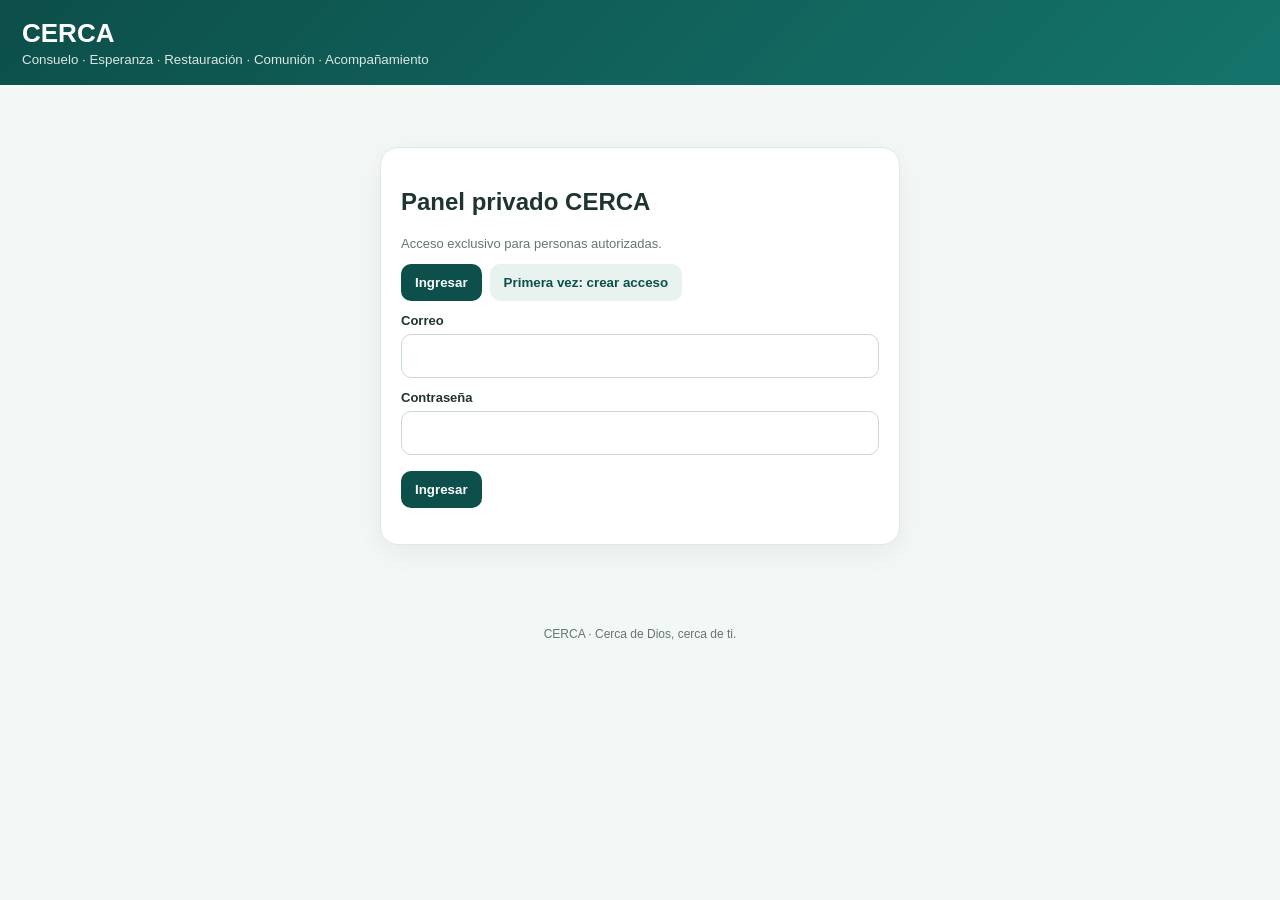
==== admin.html @ 1ca53348 "Migrar admin.html a sitio independiente CERCA" ====
<!doctype html>
<html lang="es">
<head>
<meta charset="utf-8">
<meta name="viewport" content="width=device-width,initial-scale=1">
<title>CERCA · Panel privado</title>
<style>
:root{--g:#0d4f4a;--g2:#14746b;--gold:#c79b45;--bg:#f3f7f5;--ink:#1f3431;--muted:#647772;--line:#dfe9e5;--danger:#9f3030}*{box-sizing:border-box}body{margin:0;font-family:Arial,sans-serif;background:var(--bg);color:var(--ink)}header{background:linear-gradient(135deg,var(--g),var(--g2));color:#fff;padding:18px 22px;display:flex;justify-content:space-between;align-items:center;gap:12px}.brand b{font-size:26px}.brand small{display:block;opacity:.85;margin-top:3px}.wrap{max-width:1120px;margin:auto;padding:20px}.card{background:#fff;border:1px solid var(--line);border-radius:18px;padding:20px;margin-bottom:18px;box-shadow:0 8px 28px rgba(22,64,58,.06)}.auth{max-width:520px;margin:42px auto}.tabs,.actions,.toolbar{display:flex;gap:8px;flex-wrap:wrap}.tab,.btn{border:0;border-radius:10px;padding:11px 14px;font-weight:700;cursor:pointer;text-decoration:none}.tab{background:#e8f2ef;color:var(--g)}.tab.active,.btn{background:var(--g);color:#fff}.btn.alt{background:#fff;color:var(--g);border:1px solid var(--g)}.btn.gold{background:var(--gold);color:#1d2a27}.hidden{display:none!important}input,select,textarea{width:100%;padding:12px;border:1px solid #cad9d4;border-radius:10px;font:inherit;background:#fff}label{font-size:13px;font-weight:700;display:block;margin:12px 0 6px}.grid{display:grid;grid-template-columns:repeat(4,1fr);gap:12px}.metric{background:#fff;border:1px solid var(--line);border-radius:14px;padding:16px}.metric b{display:block;font-size:26px;color:var(--g)}.toolbar>*{width:auto;min-width:150px}.request{border:1px solid var(--line);border-radius:15px;padding:16px;margin-top:12px}.request-head{display:flex;justify-content:space-between;gap:12px}.tag,.role{display:inline-block;padding:5px 8px;border-radius:999px;font-size:12px;font-weight:700}.tag{background:#edf5f2;color:var(--g)}.role{background:#fff2d6;color:#6d5115}.muted{color:var(--muted);font-size:13px}.msg{white-space:pre-wrap;background:#f8faf9;padding:12px;border-radius:10px;margin:10px 0}.notice{padding:11px 13px;border-radius:10px;background:#fff6dd;color:#6c5314;margin:10px 0}.ok{background:#e8f7ef;color:#176b45}.error{background:#fdeaea;color:#842d2d}.route,.invite{display:grid;grid-template-columns:1.2fr 1fr 1fr auto;gap:10px;align-items:end;margin-top:12px}.section-title{display:flex;justify-content:space-between;align-items:center;gap:10px}.footer{text-align:center;color:var(--muted);font-size:12px;padding:20px}@media(max-width:800px){.grid{grid-template-columns:1fr 1fr}.route,.invite{grid-template-columns:1fr}.toolbar>*{width:100%}.request-head{display:block}.wrap{padding:14px}}@media(max-width:480px){.grid{grid-template-columns:1fr}}
</style>
</head>
<body>
<header><div class="brand"><b>CERCA</b><small>Consuelo · Esperanza · Restauración · Comunión · Acompañamiento</small></div><button id="logout" class="btn gold hidden">Cerrar sesión</button></header>
<div class="wrap">
<section id="auth" class="card auth">
<h1>Panel privado CERCA</h1><p class="muted">Acceso exclusivo para personas autorizadas.</p>
<div class="tabs"><button id="tabLogin" class="tab active">Ingresar</button><button id="tabSignup" class="tab">Primera vez: crear acceso</button></div>
<div id="loginBox"><label>Correo</label><input id="loginEmail" type="email"><label>Contraseña</label><input id="loginPass" type="password"><p><button id="loginBtn" class="btn">Ingresar</button></p></div>
<div id="signupBox" class="hidden"><div class="notice">Tu correo debe estar autorizado previamente en CERCA.</div><label>Correo autorizado</label><input id="signupEmail" type="email"><label>Crear contraseña</label><input id="signupPass" type="password" minlength="8"><p class="actions"><button id="signupBtn" class="btn">Crear mi acceso</button><button id="resendBtn" class="btn alt" type="button">Reenviar confirmación</button></p></div>
<div id="authMsg"></div>
</section>
<section id="app" class="hidden">
<div class="card"><div class="section-title"><div><h2 id="welcome">Panel CERCA</h2><div id="identity" class="muted"></div></div><button id="refresh" class="btn alt">Actualizar</button></div></div>
<div class="grid" id="metrics"></div>
<div class="card"><div class="section-title"><h2>Solicitudes y seguimiento</h2><span id="totalLabel" class="muted"></span></div><div class="toolbar"><select id="filterArea"><option value="">Todas las áreas</option><option value="pastoral">Pastoral</option><option value="psicologia">Psicología</option><option value="evangelismo">Evangelismo</option><option value="oracion">Oración</option><option value="ayuda">Ayuda</option><option value="servir">Servicio</option><option value="aporte">Aportes</option></select><select id="filterStatus"><option value="">Todos los estados</option><option value="nuevo">nuevo</option><option value="pendiente">pendiente</option><option value="contactado">contactado</option><option value="acompanamiento">acompañamiento</option><option value="cerrado">cerrado</option></select><input id="search" placeholder="Buscar nombre, ciudad o teléfono"></div><div id="requests"></div></div>
<div id="adminOnly" class="hidden"><div class="card"><h2>Rutas de WhatsApp</h2><div id="routes"></div></div><div class="card"><h2>Equipo autorizado</h2><div class="invite"><div><label>Correo</label><input id="invEmail" type="email"></div><div><label>Nombre</label><input id="invName"></div><div><label>Rol</label><select id="invRole"><option value="pastor">Pastor</option><option value="psicologia">Psicología</option><option value="evangelismo">Evangelismo</option><option value="servicio">Servicio</option><option value="lector">Lector</option><option value="admin">Administrador</option></select></div><button id="inviteBtn" class="btn">Autorizar</button></div><div id="inviteMsg"></div><div id="invites" style="margin-top:14px"></div></div></div>
</section>
</div><div class="footer">CERCA · Cerca de Dios, cerca de ti.</div>
<script>
const BASE='https://pyncovnrhiuwmipyxfae.supabase.co';
const KEY='sb_publishable_N6tfAKab0Unt6pIIbnO8YA_wpw_JHbu';
const REDIRECT='https://yesid1000415.github.io/CERCA/admin.html';
let session=null,staff=null,allRequests=[];
const $=id=>document.getElementById(id);
function esc(v){return String(v??'').replace(/[&<>"']/g,c=>({'&':'&amp;','<':'&lt;','>':'&gt;','"':'&quot;',"'":'&#39;'}[c]));}
function note(el,text,type=''){el.innerHTML=text?'<div class="notice '+type+'">'+esc(text)+'</div>':'';}
function saveSession(s){session=s;localStorage.setItem('cerca_session',JSON.stringify(s));}
function clearSession(){session=null;localStorage.removeItem('cerca_session');}
async function api(path,opt={}){const h={'apikey':KEY,'Content-Type':'application/json',...(opt.headers||{})};if(session?.access_token)h.Authorization='Bearer '+session.access_token;const r=await fetch(BASE+path,{...opt,headers:h});const txt=await r.text();let data=null;try{data=txt?JSON.parse(txt):null}catch{data=txt}if(!r.ok)throw new Error((data&&data.msg)||(data&&data.message)||(data&&data.error_description)||String(txt||('Error '+r.status)));return data;}
function captureAuthFromHash(){if(!location.hash)return false;const p=new URLSearchParams(location.hash.slice(1));const access_token=p.get('access_token'),refresh_token=p.get('refresh_token');if(!access_token)return false;const raw=access_token.split('.')[1].replace(/-/g,'+').replace(/_/g,'/');const userPayload=JSON.parse(decodeURIComponent(escape(atob(raw))));saveSession({access_token,refresh_token,token_type:'bearer',user:{id:userPayload.sub,email:userPayload.email}});history.replaceState(null,'',location.pathname);return true;}
$('tabLogin').onclick=()=>{$('loginBox').classList.remove('hidden');$('signupBox').classList.add('hidden');$('tabLogin').classList.add('active');$('tabSignup').classList.remove('active');};
$('tabSignup').onclick=()=>{$('signupBox').classList.remove('hidden');$('loginBox').classList.add('hidden');$('tabSignup').classList.add('active');$('tabLogin').classList.remove('active');};
$('signupBtn').onclick=async()=>{try{note($('authMsg'),'Creando acceso...');const email=$('signupEmail').value.trim().toLowerCase(),password=$('signupPass').value;if(!email)throw new Error('Escribe tu correo.');if(password.length<8)throw new Error('La contraseña debe tener mínimo 8 caracteres.');const r=await fetch(BASE+'/auth/v1/signup?redirect_to='+encodeURIComponent(REDIRECT),{method:'POST',headers:{apikey:KEY,'Content-Type':'application/json'},body:JSON.stringify({email,password})});const d=await r.json();if(!r.ok)throw new Error(d.msg||d.message||'No fue posible crear el acceso.');if(d.access_token){saveSession(d);await start();}else note($('authMsg'),'Cuenta creada. Revisa el correo nuevo de confirmación.','ok');}catch(e){note($('authMsg'),e.message,'error');}};
$('resendBtn').onclick=async()=>{try{const email=$('signupEmail').value.trim().toLowerCase();if(!email)throw new Error('Escribe primero tu correo autorizado.');note($('authMsg'),'Enviando un correo nuevo...');const r=await fetch(BASE+'/auth/v1/resend?redirect_to='+encodeURIComponent(REDIRECT),{method:'POST',headers:{apikey:KEY,'Content-Type':'application/json'},body:JSON.stringify({type:'signup',email})});const d=await r.json().catch(()=>({}));if(!r.ok)throw new Error(d.msg||d.message||'No fue posible reenviar la confirmación.');note($('authMsg'),'Correo nuevo enviado. Usa únicamente el enlace de este nuevo mensaje.','ok');}catch(e){note($('authMsg'),e.message,'error');}};
$('loginBtn').onclick=async()=>{try{note($('authMsg'),'Ingresando...');const email=$('loginEmail').value.trim().toLowerCase(),password=$('loginPass').value;const r=await fetch(BASE+'/auth/v1/token?grant_type=password',{method:'POST',headers:{apikey:KEY,'Content-Type':'application/json'},body:JSON.stringify({email,password})});const d=await r.json();if(!r.ok)throw new Error(d.msg||d.message||d.error_description||'No fue posible ingresar.');saveSession(d);await start();}catch(e){note($('authMsg'),e.message,'error');}};
$('logout').onclick=()=>{clearSession();location.reload();};
async function start(){try{const user=session?.user;if(!user?.id)throw new Error('Sesión inválida.');const rows=await api('/rest/v1/staff_members?user_id=eq.'+encodeURIComponent(user.id)+'&select=*');if(!rows.length||!rows[0].active)throw new Error('Este usuario no tiene acceso activo al equipo CERCA.');staff=rows[0];$('auth').classList.add('hidden');$('app').classList.remove('hidden');$('logout').classList.remove('hidden');$('welcome').textContent='Bienvenido, '+(staff.display_name||user.email);$('identity').innerHTML='<span class="role">'+esc(staff.role)+'</span> · '+esc(user.email);if(staff.role==='admin')$('adminOnly').classList.remove('hidden');await loadAll();}catch(e){clearSession();note($('authMsg'),e.message,'error');}}
async function loadAll(){await loadRequests();if(staff.role==='admin'){await loadRoutes();await loadInvites();}}
async function loadRequests(){try{allRequests=await api('/rest/v1/public_requests?select=*&order=created_at.desc');renderRequests();}catch(e){$('requests').innerHTML='<div class="notice error">'+esc(e.message)+'</div>';}}
function typeLabel(r){if(r.route_key==='pastoral')return'Pastoral';if(r.route_key==='psicologia')return'Psicología';if(r.route_key==='evangelismo')return'Evangelismo';return({oracion:'Oración',ayuda:'Ayuda',servir:'Servicio',aporte:'Aporte',hablar:'Hablar con alguien',conocer:'Conocer más de Dios',contacto:'Contacto'}[r.request_type]||r.request_type);}
function renderRequests(){const area=$('filterArea').value,status=$('filterStatus').value,q=$('search').value.toLowerCase().trim();const list=allRequests.filter(r=>(!area||(r.route_key===area||r.request_type===area))&&(!status||r.status===status)&&(!q||[r.full_name,r.city,r.phone,r.message].join(' ').toLowerCase().includes(q)));$('totalLabel').textContent=list.length+' visibles';const counts={nuevo:0,pendiente:0,contactado:0,acompanamiento:0};allRequests.forEach(r=>{if(counts[r.status]!=null)counts[r.status]++;});$('metrics').innerHTML=['nuevo','pendiente','contactado','acompanamiento'].map(k=>'<div class="metric"><span>'+k+'</span><b>'+counts[k]+'</b></div>').join('');if(!list.length){$('requests').innerHTML='<div class="notice">No hay solicitudes con esos filtros.</div>';return;}$('requests').innerHTML=list.map(r=>'<div class="request"><div class="request-head"><div><b>'+esc(r.full_name||'Anónimo')+'</b> <span class="tag">'+esc(typeLabel(r))+'</span> <span class="tag">'+esc(r.priority||'normal')+'</span><div class="muted">'+esc(r.city||'Sin ciudad')+' · '+esc(r.phone||'Sin teléfono')+' · '+new Date(r.created_at).toLocaleString('es-CO')+'</div></div><span class="tag">'+esc(r.status)+'</span></div><div class="msg">'+esc(r.message)+'</div><div class="actions"><select onchange="updateReq(\''+r.id+'\',\'status\',this.value)"><option '+(r.status==='nuevo'?'selected':'')+'>nuevo</option><option '+(r.status==='pendiente'?'selected':'')+'>pendiente</option><option '+(r.status==='contactado'?'selected':'')+'>contactado</option><option '+(r.status==='acompanamiento'?'selected':'')+'>acompanamiento</option><option '+(r.status==='cerrado'?'selected':'')+'>cerrado</option></select><select onchange="updateReq(\''+r.id+'\',\'priority\',this.value)"><option value="baja" '+(r.priority==='baja'?'selected':'')+'>baja</option><option value="normal" '+(r.priority==='normal'?'selected':'')+'>normal</option><option value="alta" '+(r.priority==='alta'?'selected':'')+'>alta</option><option value="urgente" '+(r.priority==='urgente'?'selected':'')+'>urgente</option></select><button class="btn alt" onclick="addNote(\''+r.id+'\')">Agregar nota</button>'+(r.phone?'<a class="btn" target="_blank" rel="noopener" href="https://wa.me/57'+esc(String(r.phone).replace(/\D/g,'').replace(/^57/,''))+'">WhatsApp</a>':'')+'</div></div>').join('');}
window.updateReq=async(id,field,value)=>{try{await api('/rest/v1/public_requests?id=eq.'+encodeURIComponent(id),{method:'PATCH',headers:{Prefer:'return=minimal'},body:JSON.stringify({[field]:value,updated_at:new Date().toISOString()})});const r=allRequests.find(x=>x.id===id);if(r)r[field]=value;renderRequests();}catch(e){alert(e.message);}};
window.addNote=async id=>{const text=prompt('Escribe la nota de seguimiento:');if(!text)return;try{await api('/rest/v1/request_notes',{method:'POST',headers:{Prefer:'return=minimal'},body:JSON.stringify({request_id:id,author_id:session.user.id,note:text})});alert('Nota guardada.');}catch(e){alert(e.message);}};
$('filterArea').onchange=renderRequests;$('filterStatus').onchange=renderRequests;$('search').oninput=renderRequests;$('refresh').onclick=loadAll;
async function loadRoutes(){try{const rows=await api('/rest/v1/contact_routes?select=*&order=route_key');$('routes').innerHTML=rows.map(r=>'<div class="route"><div><b>'+esc(r.display_name)+'</b><div class="muted">'+esc(r.route_key)+'</div></div><div><label>Responsable</label><input id="rn_'+r.route_key+'" value="'+esc(r.responsible_name||'')+'"></div><div><label>WhatsApp</label><input id="rw_'+r.route_key+'" value="'+esc((r.whatsapp_number||'').replace(/^57/,''))+'"></div><button class="btn" onclick="saveRoute(\''+r.route_key+'\')">Guardar</button></div>').join('');}catch(e){$('routes').innerHTML='<div class="notice error">'+esc(e.message)+'</div>';}}
window.saveRoute=async key=>{try{let n=$('rw_'+key).value.replace(/\D/g,'');if(n&&!n.startsWith('57'))n='57'+n;await api('/rest/v1/contact_routes?route_key=eq.'+encodeURIComponent(key),{method:'PATCH',headers:{Prefer:'return=minimal'},body:JSON.stringify({responsible_name:$('rn_'+key).value.trim(),whatsapp_number:n,updated_at:new Date().toISOString()})});alert('Ruta actualizada.');}catch(e){alert(e.message);}};
async function loadInvites(){try{const rows=await api('/rest/v1/staff_invites?select=*&order=created_at.desc');$('invites').innerHTML=rows.map(r=>'<div class="request"><b>'+esc(r.display_name||r.email)+'</b> <span class="role">'+esc(r.role)+'</span><div class="muted">'+esc(r.email)+' · '+(r.active?'Activo':'Inactivo')+'</div></div>').join('')||'<div class="muted">No hay autorizaciones.</div>';}catch(e){$('invites').innerHTML='<div class="notice error">'+esc(e.message)+'</div>';}}
$('inviteBtn').onclick=async()=>{try{const email=$('invEmail').value.trim().toLowerCase();if(!email)throw new Error('Escribe el correo.');const existing=await api('/rest/v1/staff_invites?email=eq.'+encodeURIComponent(email)+'&select=email');if(existing.length){await api('/rest/v1/staff_invites?email=eq.'+encodeURIComponent(email),{method:'PATCH',headers:{Prefer:'return=minimal'},body:JSON.stringify({display_name:$('invName').value.trim(),role:$('invRole').value,active:true,updated_at:new Date().toISOString()})});}else{await api('/rest/v1/staff_invites',{method:'POST',headers:{Prefer:'return=minimal'},body:JSON.stringify({email,display_name:$('invName').value.trim(),role:$('invRole').value,active:true})});}note($('inviteMsg'),'Correo autorizado.','ok');$('invEmail').value='';$('invName').value='';await loadInvites();}catch(e){note($('inviteMsg'),e.message,'error');}};
try{captureAuthFromHash();const saved=session||JSON.parse(localStorage.getItem('cerca_session')||'null');if(saved&&saved.access_token&&saved.user){session=saved;start();}}catch{}
</script>
</body>
</html>
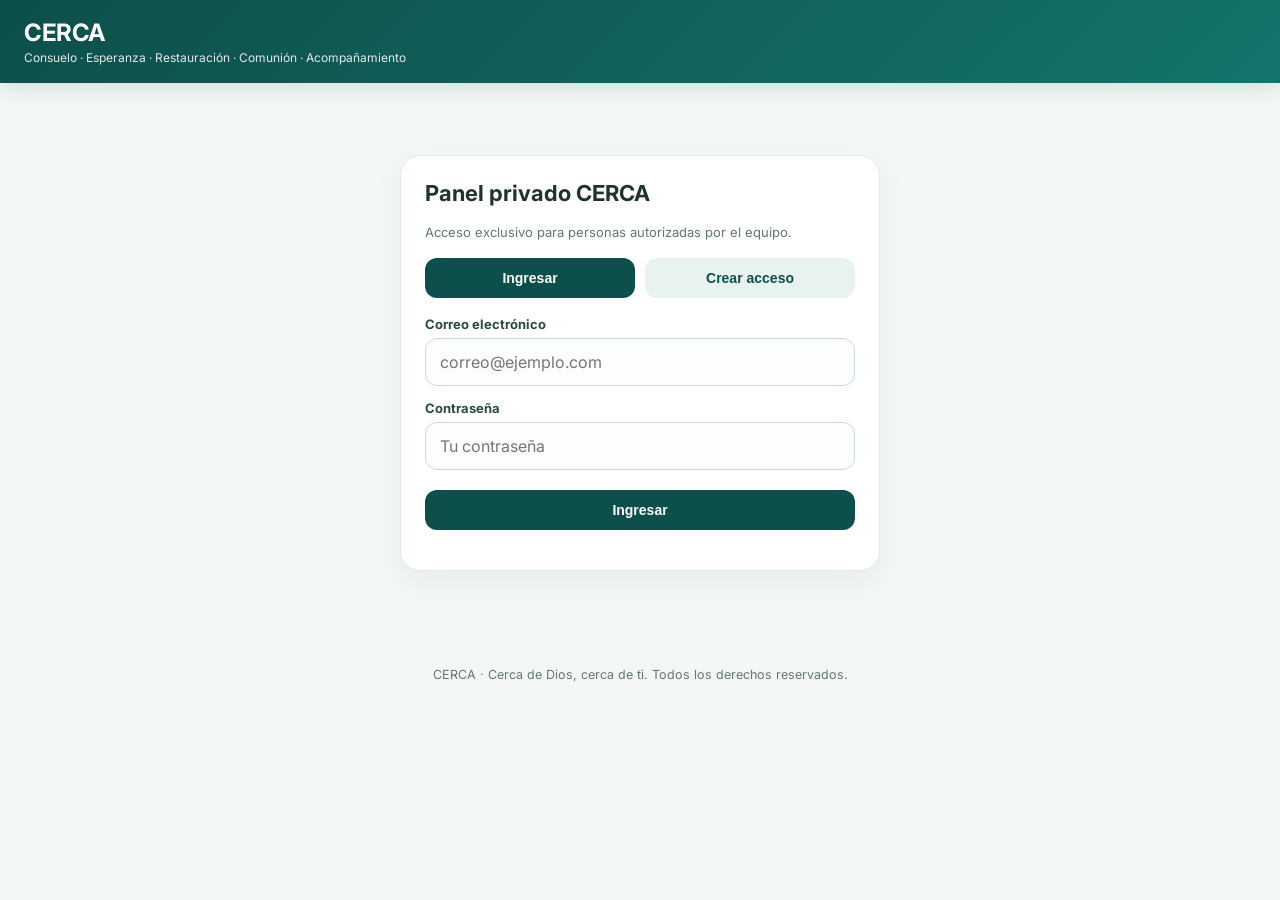
==== commit 1290ace0: "Update print statement from 'Hello' to 'Goodbye'" ====
--- a/admin.html
+++ b/admin.html
@@ -4,58 +4,511 @@
 <meta charset="utf-8">
 <meta name="viewport" content="width=device-width,initial-scale=1">
 <title>CERCA · Panel privado</title>
+<link rel="preconnect" href="https://fonts.googleapis.com">
+<link rel="preconnect" href="https://fonts.gstatic.com" crossorigin>
+<link href="https://fonts.googleapis.com/css2?family=Inter:wght@400;500;600;700;800&display=swap" rel="stylesheet">
 <style>
-:root{--g:#0d4f4a;--g2:#14746b;--gold:#c79b45;--bg:#f3f7f5;--ink:#1f3431;--muted:#647772;--line:#dfe9e5;--danger:#9f3030}*{box-sizing:border-box}body{margin:0;font-family:Arial,sans-serif;background:var(--bg);color:var(--ink)}header{background:linear-gradient(135deg,var(--g),var(--g2));color:#fff;padding:18px 22px;display:flex;justify-content:space-between;align-items:center;gap:12px}.brand b{font-size:26px}.brand small{display:block;opacity:.85;margin-top:3px}.wrap{max-width:1120px;margin:auto;padding:20px}.card{background:#fff;border:1px solid var(--line);border-radius:18px;padding:20px;margin-bottom:18px;box-shadow:0 8px 28px rgba(22,64,58,.06)}.auth{max-width:520px;margin:42px auto}.tabs,.actions,.toolbar{display:flex;gap:8px;flex-wrap:wrap}.tab,.btn{border:0;border-radius:10px;padding:11px 14px;font-weight:700;cursor:pointer;text-decoration:none}.tab{background:#e8f2ef;color:var(--g)}.tab.active,.btn{background:var(--g);color:#fff}.btn.alt{background:#fff;color:var(--g);border:1px solid var(--g)}.btn.gold{background:var(--gold);color:#1d2a27}.hidden{display:none!important}input,select,textarea{width:100%;padding:12px;border:1px solid #cad9d4;border-radius:10px;font:inherit;background:#fff}label{font-size:13px;font-weight:700;display:block;margin:12px 0 6px}.grid{display:grid;grid-template-columns:repeat(4,1fr);gap:12px}.metric{background:#fff;border:1px solid var(--line);border-radius:14px;padding:16px}.metric b{display:block;font-size:26px;color:var(--g)}.toolbar>*{width:auto;min-width:150px}.request{border:1px solid var(--line);border-radius:15px;padding:16px;margin-top:12px}.request-head{display:flex;justify-content:space-between;gap:12px}.tag,.role{display:inline-block;padding:5px 8px;border-radius:999px;font-size:12px;font-weight:700}.tag{background:#edf5f2;color:var(--g)}.role{background:#fff2d6;color:#6d5115}.muted{color:var(--muted);font-size:13px}.msg{white-space:pre-wrap;background:#f8faf9;padding:12px;border-radius:10px;margin:10px 0}.notice{padding:11px 13px;border-radius:10px;background:#fff6dd;color:#6c5314;margin:10px 0}.ok{background:#e8f7ef;color:#176b45}.error{background:#fdeaea;color:#842d2d}.route,.invite{display:grid;grid-template-columns:1.2fr 1fr 1fr auto;gap:10px;align-items:end;margin-top:12px}.section-title{display:flex;justify-content:space-between;align-items:center;gap:10px}.footer{text-align:center;color:var(--muted);font-size:12px;padding:20px}@media(max-width:800px){.grid{grid-template-columns:1fr 1fr}.route,.invite{grid-template-columns:1fr}.toolbar>*{width:100%}.request-head{display:block}.wrap{padding:14px}}@media(max-width:480px){.grid{grid-template-columns:1fr}}
+:root{--g:#0d4f4a;--g2:#14746b;--gold:#c79b45;--bg:#f3f7f5;--ink:#1f3431;--muted:#647772;--line:#dfe9e5;--danger:#9f3030}
+*{box-sizing:border-box}
+body{margin:0;font-family:'Inter',system-ui,-apple-system,sans-serif;background:var(--bg);color:var(--ink);-webkit-font-smoothing:antialiased}
+header{background:linear-gradient(135deg,var(--g),var(--g2));color:#fff;padding:18px 24px;display:flex;justify-content:space-between;align-items:center;gap:12px;box-shadow:0 4px 20px rgba(13,79,74,.15)}
+.brand b{font-size:24px;letter-spacing:-.5px}
+.brand small{display:block;opacity:.88;margin-top:3px;font-size:12px}
+.wrap{max-width:1160px;margin:auto;padding:24px 20px}
+.card{background:#fff;border:1px solid var(--line);border-radius:20px;padding:24px;margin-bottom:20px;box-shadow:0 10px 30px rgba(22,64,58,.05)}
+.auth{max-width:480px;margin:48px auto}
+.tabs,.actions,.toolbar{display:flex;gap:10px;flex-wrap:wrap}
+.tab,.btn{border:0;border-radius:12px;padding:12px 18px;font-weight:700;cursor:pointer;text-decoration:none;font-size:14px;transition:.2s}
+.tab{background:#e8f2ef;color:var(--g);flex:1;text-align:center}
+.tab.active,.btn{background:var(--g);color:#fff}
+.btn:hover{transform:translateY(-1px);opacity:.95}
+.btn.alt{background:#fff;color:var(--g);border:1px solid var(--g)}
+.btn.alt:hover{background:#f0f7f5}
+.btn.gold{background:var(--gold);color:#1d2a27}
+.hidden{display:none!important}
+input,select,textarea{width:100%;padding:13px 14px;border:1px solid #cad9d4;border-radius:12px;font:inherit;background:#fcfdfd;transition:.2s}
+input:focus,select:focus,textarea:focus{outline:2px solid var(--g2);border-color:transparent;background:#fff}
+label{font-size:13px;font-weight:700;display:block;margin:14px 0 6px;color:#2c4844}
+.grid{display:grid;grid-template-columns:repeat(4,1fr);gap:14px}
+.metric{background:#fff;border:1px solid var(--line);border-radius:16px;padding:18px;box-shadow:0 4px 15px rgba(0,0,0,.02)}
+.metric span{text-transform:uppercase;font-size:11.5px;letter-spacing:.5px;font-weight:700;color:var(--muted)}
+.metric b{display:block;font-size:28px;color:var(--g);margin-top:6px;letter-spacing:-.5px}
+.toolbar>*{width:auto;min-width:160px;flex:1}
+.request{border:1px solid var(--line);border-radius:16px;padding:18px;margin-top:14px;background:#fff;transition:.2s}
+.request:hover{border-color:#bcd5ce}
+.request-head{display:flex;justify-content:space-between;gap:12px;align-items:flex-start}
+.tag,.role{display:inline-block;padding:5px 10px;border-radius:999px;font-size:11.5px;font-weight:700}
+.tag{background:#edf5f2;color:var(--g)}
+.role{background:#fff2d6;color:#8f6511}
+.muted{color:var(--muted);font-size:13px}
+.msg{white-space:pre-wrap;background:#f7faf8;padding:14px;border-radius:12px;margin:12px 0;border:1px solid #edf3f0;font-size:14px;line-height:1.5}
+.notice{padding:13px 16px;border-radius:12px;background:#fff8e6;color:#7a5c00;margin:12px 0;font-size:13.5px;border:1px solid #fceec5}
+.ok{background:#e8f7ef;color:#11613c;border:1px solid #c7eed8}
+.error{background:#fdeaea;color:#842d2d;border:1px solid #f9c6c6}
+.route,.invite{display:grid;grid-template-columns:1.2fr 1fr 1fr auto;gap:12px;align-items:end;margin-top:14px}
+.section-title{display:flex;justify-content:space-between;align-items:center;gap:12px;margin-bottom:16px}
+.section-title h2{margin:0;font-size:20px;letter-spacing:-.4px}
+.footer{text-align:center;color:var(--muted);font-size:12.5px;padding:24px}
+@media(max-width:900px){.grid{grid-template-columns:1fr 1fr}.route,.invite{grid-template-columns:1fr}.toolbar>*{width:100%}}
+@media(max-width:520px){.grid{grid-template-columns:1fr}.request-head{flex-direction:column}}
 </style>
 </head>
 <body>
-<header><div class="brand"><b>CERCA</b><small>Consuelo · Esperanza · Restauración · Comunión · Acompañamiento</small></div><button id="logout" class="btn gold hidden">Cerrar sesión</button></header>
+<header>
+  <div class="brand"><b>CERCA</b><small>Consuelo · Esperanza · Restauración · Comunión · Acompañamiento</small></div>
+  <button id="logout" class="btn gold hidden">Cerrar sesión</button>
+</header>
+
 <div class="wrap">
-<section id="auth" class="card auth">
-<h1>Panel privado CERCA</h1><p class="muted">Acceso exclusivo para personas autorizadas.</p>
-<div class="tabs"><button id="tabLogin" class="tab active">Ingresar</button><button id="tabSignup" class="tab">Primera vez: crear acceso</button></div>
-<div id="loginBox"><label>Correo</label><input id="loginEmail" type="email"><label>Contraseña</label><input id="loginPass" type="password"><p><button id="loginBtn" class="btn">Ingresar</button></p></div>
-<div id="signupBox" class="hidden"><div class="notice">Tu correo debe estar autorizado previamente en CERCA.</div><label>Correo autorizado</label><input id="signupEmail" type="email"><label>Crear contraseña</label><input id="signupPass" type="password" minlength="8"><p class="actions"><button id="signupBtn" class="btn">Crear mi acceso</button><button id="resendBtn" class="btn alt" type="button">Reenviar confirmación</button></p></div>
-<div id="authMsg"></div>
-</section>
-<section id="app" class="hidden">
-<div class="card"><div class="section-title"><div><h2 id="welcome">Panel CERCA</h2><div id="identity" class="muted"></div></div><button id="refresh" class="btn alt">Actualizar</button></div></div>
-<div class="grid" id="metrics"></div>
-<div class="card"><div class="section-title"><h2>Solicitudes y seguimiento</h2><span id="totalLabel" class="muted"></span></div><div class="toolbar"><select id="filterArea"><option value="">Todas las áreas</option><option value="pastoral">Pastoral</option><option value="psicologia">Psicología</option><option value="evangelismo">Evangelismo</option><option value="oracion">Oración</option><option value="ayuda">Ayuda</option><option value="servir">Servicio</option><option value="aporte">Aportes</option></select><select id="filterStatus"><option value="">Todos los estados</option><option value="nuevo">nuevo</option><option value="pendiente">pendiente</option><option value="contactado">contactado</option><option value="acompanamiento">acompañamiento</option><option value="cerrado">cerrado</option></select><input id="search" placeholder="Buscar nombre, ciudad o teléfono"></div><div id="requests"></div></div>
-<div id="adminOnly" class="hidden"><div class="card"><h2>Rutas de WhatsApp</h2><div id="routes"></div></div><div class="card"><h2>Equipo autorizado</h2><div class="invite"><div><label>Correo</label><input id="invEmail" type="email"></div><div><label>Nombre</label><input id="invName"></div><div><label>Rol</label><select id="invRole"><option value="pastor">Pastor</option><option value="psicologia">Psicología</option><option value="evangelismo">Evangelismo</option><option value="servicio">Servicio</option><option value="lector">Lector</option><option value="admin">Administrador</option></select></div><button id="inviteBtn" class="btn">Autorizar</button></div><div id="inviteMsg"></div><div id="invites" style="margin-top:14px"></div></div></div>
-</section>
-</div><div class="footer">CERCA · Cerca de Dios, cerca de ti.</div>
+  <!-- Sección de Autenticación -->
+  <section id="auth" class="card auth">
+    <h1 style="margin-top:0;font-size:22px">Panel privado CERCA</h1>
+    <p class="muted">Acceso exclusivo para personas autorizadas por el equipo.</p>
+    <div class="tabs" style="margin:18px 0">
+      <button id="tabLogin" class="tab active">Ingresar</button>
+      <button id="tabSignup" class="tab">Crear acceso</button>
+    </div>
+    <div id="loginBox">
+      <label>Correo electrónico</label><input id="loginEmail" type="email" autocomplete="email" placeholder="correo@ejemplo.com">
+      <label>Contraseña</label><input id="loginPass" type="password" autocomplete="current-password" placeholder="Tu contraseña">
+      <p style="margin-top:20px"><button id="loginBtn" class="btn" style="width:100%;justify-content:center">Ingresar</button></p>
+    </div>
+    <div id="signupBox" class="hidden">
+      <div class="notice">Tu correo debe estar autorizado previamente por administración.</div>
+      <label>Correo autorizado</label><input id="signupEmail" type="email" placeholder="correo@ejemplo.com">
+      <label>Crear contraseña (mínimo 8 caracteres)</label><input id="signupPass" type="password" minlength="8" placeholder="••••••••">
+      <p class="actions" style="margin-top:20px">
+        <button id="signupBtn" class="btn" style="flex:1">Crear mi acceso</button>
+        <button id="resendBtn" class="btn alt" type="button">Reenviar correo</button>
+      </p>
+    </div>
+    <div id="authMsg"></div>
+  </section>
+
+  <!-- Panel Principal de Gestión -->
+  <section id="app" class="hidden">
+    <div class="card">
+      <div class="section-title">
+        <div>
+          <h2 id="welcome">Panel CERCA</h2>
+          <div id="identity" class="muted" style="margin-top:4px"></div>
+        </div>
+        <button id="refresh" class="btn alt">↻ Actualizar datos</button>
+      </div>
+    </div>
+
+    <div class="grid" id="metrics"></div>
+
+    <div class="card">
+      <div class="section-title">
+        <h2>Solicitudes y seguimiento</h2>
+        <span id="totalLabel" class="muted"></span>
+      </div>
+      <div class="toolbar">
+        <select id="filterArea">
+          <option value="">Todas las áreas</option>
+          <option value="pastoral">Pastoral</option>
+          <option value="psicologia">Psicología</option>
+          <option value="evangelismo">Evangelismo</option>
+          <option value="oracion">Oración</option>
+          <option value="ayuda">Ayuda</option>
+          <option value="servir">Servicio</option>
+          <option value="aporte">Aportes</option>
+        </select>
+        <select id="filterStatus">
+          <option value="">Todos los estados</option>
+          <option value="nuevo">Nuevo</option>
+          <option value="pendiente">Pendiente</option>
+          <option value="contactado">Contactado</option>
+          <option value="acompanamiento">Acompañamiento</option>
+          <option value="cerrado">Cerrado</option>
+        </select>
+        <input id="search" placeholder="🔍 Buscar por nombre, ciudad o teléfono...">
+      </div>
+      <div id="requests"></div>
+    </div>
+
+    <!-- Panel exclusivo Administradores -->
+    <div id="adminOnly" class="hidden">
+      <div class="card" id="contentManager">
+        <div class="section-title">
+          <div>
+            <h2>Centro de Contenidos CERCA</h2>
+            <div class="muted">Publica mensajes, imágenes, videos, enlaces y devocionales.</div>
+          </div>
+          <button id="newContentBtn" class="btn alt" type="button">+ Nueva publicación</button>
+        </div>
+
+        <div id="contentForm">
+          <div class="grid" style="margin-top:14px">
+            <div><label>Sección</label><select id="contentSection"><option value="general">General</option><option value="ninos">Niños</option><option value="adolescentes">Adolescentes</option><option value="jovenes">Jóvenes</option><option value="senoritas">Señoritas</option><option value="familia">Familia</option><option value="oracion">Oración</option><option value="devocionales">Devocionales</option><option value="programas">Programas especiales</option></select></div>
+            <div><label>Tipo</label><select id="contentType"><option value="mensaje">Mensaje</option><option value="imagen">Imagen</option><option value="video">Video</option><option value="enlace">Enlace</option><option value="evento">Evento</option></select></div>
+            <div><label>Estado</label><select id="contentActive"><option value="true">Publicado</option><option value="false">Borrador / oculto</option></select></div>
+            <div><label>Destacar</label><select id="contentFeatured"><option value="false">Normal</option><option value="true">Destacado ⭐</option></select></div>
+          </div>
+
+          <label>Título principal</label><input id="contentTitle" maxlength="160" placeholder="Ej. Un mensaje de esperanza para hoy">
+          <label>Mensaje o descripción</label><textarea id="contentBody" rows="4" maxlength="4000" placeholder="Escribe el contenido que quieres compartir con la comunidad..."></textarea>
+          
+          <div class="grid">
+            <div><label>Subir archivo (Img / Video)</label><input id="contentFile" type="file" accept="image/jpeg,image/png,image/webp,image/gif,video/mp4,video/webm"><div class="muted" style="margin-top:4px">Máximo 50 MB.</div></div>
+            <div><label>O pegar URL multimedia</label><input id="contentMediaUrl" type="url" placeholder="https://youtube.com/... o imagen"></div>
+            <div><label>Enlace de redirección opcional</label><input id="contentLinkUrl" type="url" placeholder="https://..."></div>
+            <div><label>Texto del botón</label><input id="contentLinkLabel" maxlength="60" placeholder="Ej. Ver más / Inscribirme"></div>
+          </div>
+
+          <div class="grid">
+            <div><label>Mostrar desde</label><input id="contentStart" type="datetime-local"></div>
+            <div><label>Mostrar hasta (opcional)</label><input id="contentEnd" type="datetime-local"></div>
+          </div>
+
+          <p class="actions" style="margin-top:20px">
+            <button id="saveContentBtn" class="btn gold" type="button">Publicar contenido</button>
+            <button id="cancelContentEdit" class="btn alt hidden" type="button">Cancelar edición</button>
+          </p>
+          <div id="contentMsg"></div>
+        </div>
+
+        <hr style="border:0;border-top:1px solid var(--line);margin:24px 0">
+        <div class="section-title">
+          <h3 style="margin:0;font-size:16px">Publicaciones guardadas</h3>
+          <span id="contentCount" class="muted"></span>
+        </div>
+        <div id="contentList"></div>
+      </div>
+
+      <div class="card">
+        <h2>Rutas de WhatsApp por área</h2>
+        <div id="routes"></div>
+      </div>
+
+      <div class="card">
+        <h2>Equipo autorizado</h2>
+        <div class="invite">
+          <div><label>Correo electrónico</label><input id="invEmail" type="email" placeholder="correo@ejemplo.com"></div>
+          <div><label>Nombre visible</label><input id="invName" placeholder="Ej. Pastor Juan"></div>
+          <div><label>Rol asignado</label><select id="invRole"><option value="pastor">Pastor</option><option value="psicologia">Psicología</option><option value="evangelismo">Evangelismo</option><option value="servicio">Servicio</option><option value="lector">Lector</option><option value="admin">Administrador</option></select></div>
+          <button id="inviteBtn" class="btn">Autorizar acceso</button>
+        </div>
+        <div id="inviteMsg"></div>
+        <div id="invites" style="margin-top:16px"></div>
+      </div>
+    </div>
+  </section>
+</div>
+
+<div class="footer">CERCA · Cerca de Dios, cerca de ti. Todos los derechos reservados.</div>
+
 <script>
 const BASE='https://pyncovnrhiuwmipyxfae.supabase.co';
 const KEY='sb_publishable_N6tfAKab0Unt6pIIbnO8YA_wpw_JHbu';
 const REDIRECT='https://yesid1000415.github.io/CERCA/admin.html';
 let session=null,staff=null,allRequests=[];
 const $=id=>document.getElementById(id);
+
 function esc(v){return String(v??'').replace(/[&<>"']/g,c=>({'&':'&amp;','<':'&lt;','>':'&gt;','"':'&quot;',"'":'&#39;'}[c]));}
 function note(el,text,type=''){el.innerHTML=text?'<div class="notice '+type+'">'+esc(text)+'</div>':'';}
 function saveSession(s){session=s;localStorage.setItem('cerca_session',JSON.stringify(s));}
 function clearSession(){session=null;localStorage.removeItem('cerca_session');}
-async function api(path,opt={}){const h={'apikey':KEY,'Content-Type':'application/json',...(opt.headers||{})};if(session?.access_token)h.Authorization='Bearer '+session.access_token;const r=await fetch(BASE+path,{...opt,headers:h});const txt=await r.text();let data=null;try{data=txt?JSON.parse(txt):null}catch{data=txt}if(!r.ok)throw new Error((data&&data.msg)||(data&&data.message)||(data&&data.error_description)||String(txt||('Error '+r.status)));return data;}
-function captureAuthFromHash(){if(!location.hash)return false;const p=new URLSearchParams(location.hash.slice(1));const access_token=p.get('access_token'),refresh_token=p.get('refresh_token');if(!access_token)return false;const raw=access_token.split('.')[1].replace(/-/g,'+').replace(/_/g,'/');const userPayload=JSON.parse(decodeURIComponent(escape(atob(raw))));saveSession({access_token,refresh_token,token_type:'bearer',user:{id:userPayload.sub,email:userPayload.email}});history.replaceState(null,'',location.pathname);return true;}
+
+async function api(path,opt={}){
+  const h={'apikey':KEY,'Content-Type':'application/json',...(opt.headers||{})};
+  if(session?.access_token)h.Authorization='Bearer '+session.access_token;
+  const r=await fetch(BASE+path,{...opt,headers:h});
+  const txt=await r.text();
+  let data=null;
+  try{data=txt?JSON.parse(txt):null}catch{data=txt}
+  if(!r.ok)throw new Error((data&&data.msg)||(data&&data.message)||(data&&data.error_description)||String(txt||('Error '+r.status)));
+  return data;
+}
+
+function captureAuthFromHash(){
+  if(!location.hash)return false;
+  const p=new URLSearchParams(location.hash.slice(1));
+  const access_token=p.get('access_token'),refresh_token=p.get('refresh_token');
+  if(!access_token)return false;
+  const raw=access_token.split('.')[1].replace(/-/g,'+').replace(/_/g,'/');
+  const userPayload=JSON.parse(decodeURIComponent(escape(atob(raw))));
+  saveSession({access_token,refresh_token,token_type:'bearer',user:{id:userPayload.sub,email:userPayload.email}});
+  history.replaceState(null,'',location.pathname);
+  return true;
+}
+
 $('tabLogin').onclick=()=>{$('loginBox').classList.remove('hidden');$('signupBox').classList.add('hidden');$('tabLogin').classList.add('active');$('tabSignup').classList.remove('active');};
 $('tabSignup').onclick=()=>{$('signupBox').classList.remove('hidden');$('loginBox').classList.add('hidden');$('tabSignup').classList.add('active');$('tabLogin').classList.remove('active');};
-$('signupBtn').onclick=async()=>{try{note($('authMsg'),'Creando acceso...');const email=$('signupEmail').value.trim().toLowerCase(),password=$('signupPass').value;if(!email)throw new Error('Escribe tu correo.');if(password.length<8)throw new Error('La contraseña debe tener mínimo 8 caracteres.');const r=await fetch(BASE+'/auth/v1/signup?redirect_to='+encodeURIComponent(REDIRECT),{method:'POST',headers:{apikey:KEY,'Content-Type':'application/json'},body:JSON.stringify({email,password})});const d=await r.json();if(!r.ok)throw new Error(d.msg||d.message||'No fue posible crear el acceso.');if(d.access_token){saveSession(d);await start();}else note($('authMsg'),'Cuenta creada. Revisa el correo nuevo de confirmación.','ok');}catch(e){note($('authMsg'),e.message,'error');}};
-$('resendBtn').onclick=async()=>{try{const email=$('signupEmail').value.trim().toLowerCase();if(!email)throw new Error('Escribe primero tu correo autorizado.');note($('authMsg'),'Enviando un correo nuevo...');const r=await fetch(BASE+'/auth/v1/resend?redirect_to='+encodeURIComponent(REDIRECT),{method:'POST',headers:{apikey:KEY,'Content-Type':'application/json'},body:JSON.stringify({type:'signup',email})});const d=await r.json().catch(()=>({}));if(!r.ok)throw new Error(d.msg||d.message||'No fue posible reenviar la confirmación.');note($('authMsg'),'Correo nuevo enviado. Usa únicamente el enlace de este nuevo mensaje.','ok');}catch(e){note($('authMsg'),e.message,'error');}};
-$('loginBtn').onclick=async()=>{try{note($('authMsg'),'Ingresando...');const email=$('loginEmail').value.trim().toLowerCase(),password=$('loginPass').value;const r=await fetch(BASE+'/auth/v1/token?grant_type=password',{method:'POST',headers:{apikey:KEY,'Content-Type':'application/json'},body:JSON.stringify({email,password})});const d=await r.json();if(!r.ok)throw new Error(d.msg||d.message||d.error_description||'No fue posible ingresar.');saveSession(d);await start();}catch(e){note($('authMsg'),e.message,'error');}};
+
+$('signupBtn').onclick=async()=>{
+  try{
+    note($('authMsg'),'Creando acceso...');
+    const email=$('signupEmail').value.trim().toLowerCase(),password=$('signupPass').value;
+    if(!email)throw new Error('Escribe tu correo.');
+    if(password.length<8)throw new Error('La contraseña debe tener mínimo 8 caracteres.');
+    const r=await fetch(BASE+'/auth/v1/signup?redirect_to='+encodeURIComponent(REDIRECT),{method:'POST',headers:{apikey:KEY,'Content-Type':'application/json'},body:JSON.stringify({email,password})});
+    const d=await r.json();
+    if(!r.ok)throw new Error(d.msg||d.message||'No fue posible crear el acceso.');
+    if(d.access_token){saveSession(d);await start();}else note($('authMsg'),'Cuenta creada. Revisa tu correo electrónico para confirmar el acceso.','ok');
+  }catch(e){note($('authMsg'),e.message,'error');}
+};
+
+$('resendBtn').onclick=async()=>{
+  try{
+    const email=$('signupEmail').value.trim().toLowerCase();
+    if(!email)throw new Error('Escribe primero tu correo.');
+    note($('authMsg'),'Enviando nuevo correo...');
+    const r=await fetch(BASE+'/auth/v1/resend?redirect_to='+encodeURIComponent(REDIRECT),{method:'POST',headers:{apikey:KEY,'Content-Type':'application/json'},body:JSON.stringify({type:'signup',email})});
+    const d=await r.json().catch(()=>({}));
+    if(!r.ok)throw new Error(d.msg||d.message||'No fue posible reenviar la confirmación.');
+    note($('authMsg'),'Correo enviado. Revisa tu bandeja de entrada.','ok');
+  }catch(e){note($('authMsg'),e.message,'error');}
+};
+
+$('loginBtn').onclick=async()=>{
+  try{
+    note($('authMsg'),'Ingresando...');
+    const email=$('loginEmail').value.trim().toLowerCase(),password=$('loginPass').value;
+    const r=await fetch(BASE+'/auth/v1/token?grant_type=password',{method:'POST',headers:{apikey:KEY,'Content-Type':'application/json'},body:JSON.stringify({email,password})});
+    const d=await r.json();
+    if(!r.ok)throw new Error(d.msg||d.message||d.error_description||'No fue posible ingresar. Verifica tus datos.');
+    saveSession(d);await start();
+  }catch(e){note($('authMsg'),e.message,'error');}
+};
+
 $('logout').onclick=()=>{clearSession();location.reload();};
-async function start(){try{const user=session?.user;if(!user?.id)throw new Error('Sesión inválida.');const rows=await api('/rest/v1/staff_members?user_id=eq.'+encodeURIComponent(user.id)+'&select=*');if(!rows.length||!rows[0].active)throw new Error('Este usuario no tiene acceso activo al equipo CERCA.');staff=rows[0];$('auth').classList.add('hidden');$('app').classList.remove('hidden');$('logout').classList.remove('hidden');$('welcome').textContent='Bienvenido, '+(staff.display_name||user.email);$('identity').innerHTML='<span class="role">'+esc(staff.role)+'</span> · '+esc(user.email);if(staff.role==='admin')$('adminOnly').classList.remove('hidden');await loadAll();}catch(e){clearSession();note($('authMsg'),e.message,'error');}}
-async function loadAll(){await loadRequests();if(staff.role==='admin'){await loadRoutes();await loadInvites();}}
-async function loadRequests(){try{allRequests=await api('/rest/v1/public_requests?select=*&order=created_at.desc');renderRequests();}catch(e){$('requests').innerHTML='<div class="notice error">'+esc(e.message)+'</div>';}}
-function typeLabel(r){if(r.route_key==='pastoral')return'Pastoral';if(r.route_key==='psicologia')return'Psicología';if(r.route_key==='evangelismo')return'Evangelismo';return({oracion:'Oración',ayuda:'Ayuda',servir:'Servicio',aporte:'Aporte',hablar:'Hablar con alguien',conocer:'Conocer más de Dios',contacto:'Contacto'}[r.request_type]||r.request_type);}
-function renderRequests(){const area=$('filterArea').value,status=$('filterStatus').value,q=$('search').value.toLowerCase().trim();const list=allRequests.filter(r=>(!area||(r.route_key===area||r.request_type===area))&&(!status||r.status===status)&&(!q||[r.full_name,r.city,r.phone,r.message].join(' ').toLowerCase().includes(q)));$('totalLabel').textContent=list.length+' visibles';const counts={nuevo:0,pendiente:0,contactado:0,acompanamiento:0};allRequests.forEach(r=>{if(counts[r.status]!=null)counts[r.status]++;});$('metrics').innerHTML=['nuevo','pendiente','contactado','acompanamiento'].map(k=>'<div class="metric"><span>'+k+'</span><b>'+counts[k]+'</b></div>').join('');if(!list.length){$('requests').innerHTML='<div class="notice">No hay solicitudes con esos filtros.</div>';return;}$('requests').innerHTML=list.map(r=>'<div class="request"><div class="request-head"><div><b>'+esc(r.full_name||'Anónimo')+'</b> <span class="tag">'+esc(typeLabel(r))+'</span> <span class="tag">'+esc(r.priority||'normal')+'</span><div class="muted">'+esc(r.city||'Sin ciudad')+' · '+esc(r.phone||'Sin teléfono')+' · '+new Date(r.created_at).toLocaleString('es-CO')+'</div></div><span class="tag">'+esc(r.status)+'</span></div><div class="msg">'+esc(r.message)+'</div><div class="actions"><select onchange="updateReq(\''+r.id+'\',\'status\',this.value)"><option '+(r.status==='nuevo'?'selected':'')+'>nuevo</option><option '+(r.status==='pendiente'?'selected':'')+'>pendiente</option><option '+(r.status==='contactado'?'selected':'')+'>contactado</option><option '+(r.status==='acompanamiento'?'selected':'')+'>acompanamiento</option><option '+(r.status==='cerrado'?'selected':'')+'>cerrado</option></select><select onchange="updateReq(\''+r.id+'\',\'priority\',this.value)"><option value="baja" '+(r.priority==='baja'?'selected':'')+'>baja</option><option value="normal" '+(r.priority==='normal'?'selected':'')+'>normal</option><option value="alta" '+(r.priority==='alta'?'selected':'')+'>alta</option><option value="urgente" '+(r.priority==='urgente'?'selected':'')+'>urgente</option></select><button class="btn alt" onclick="addNote(\''+r.id+'\')">Agregar nota</button>'+(r.phone?'<a class="btn" target="_blank" rel="noopener" href="https://wa.me/57'+esc(String(r.phone).replace(/\D/g,'').replace(/^57/,''))+'">WhatsApp</a>':'')+'</div></div>').join('');}
-window.updateReq=async(id,field,value)=>{try{await api('/rest/v1/public_requests?id=eq.'+encodeURIComponent(id),{method:'PATCH',headers:{Prefer:'return=minimal'},body:JSON.stringify({[field]:value,updated_at:new Date().toISOString()})});const r=allRequests.find(x=>x.id===id);if(r)r[field]=value;renderRequests();}catch(e){alert(e.message);}};
-window.addNote=async id=>{const text=prompt('Escribe la nota de seguimiento:');if(!text)return;try{await api('/rest/v1/request_notes',{method:'POST',headers:{Prefer:'return=minimal'},body:JSON.stringify({request_id:id,author_id:session.user.id,note:text})});alert('Nota guardada.');}catch(e){alert(e.message);}};
-$('filterArea').onchange=renderRequests;$('filterStatus').onchange=renderRequests;$('search').oninput=renderRequests;$('refresh').onclick=loadAll;
-async function loadRoutes(){try{const rows=await api('/rest/v1/contact_routes?select=*&order=route_key');$('routes').innerHTML=rows.map(r=>'<div class="route"><div><b>'+esc(r.display_name)+'</b><div class="muted">'+esc(r.route_key)+'</div></div><div><label>Responsable</label><input id="rn_'+r.route_key+'" value="'+esc(r.responsible_name||'')+'"></div><div><label>WhatsApp</label><input id="rw_'+r.route_key+'" value="'+esc((r.whatsapp_number||'').replace(/^57/,''))+'"></div><button class="btn" onclick="saveRoute(\''+r.route_key+'\')">Guardar</button></div>').join('');}catch(e){$('routes').innerHTML='<div class="notice error">'+esc(e.message)+'</div>';}}
-window.saveRoute=async key=>{try{let n=$('rw_'+key).value.replace(/\D/g,'');if(n&&!n.startsWith('57'))n='57'+n;await api('/rest/v1/contact_routes?route_key=eq.'+encodeURIComponent(key),{method:'PATCH',headers:{Prefer:'return=minimal'},body:JSON.stringify({responsible_name:$('rn_'+key).value.trim(),whatsapp_number:n,updated_at:new Date().toISOString()})});alert('Ruta actualizada.');}catch(e){alert(e.message);}};
-async function loadInvites(){try{const rows=await api('/rest/v1/staff_invites?select=*&order=created_at.desc');$('invites').innerHTML=rows.map(r=>'<div class="request"><b>'+esc(r.display_name||r.email)+'</b> <span class="role">'+esc(r.role)+'</span><div class="muted">'+esc(r.email)+' · '+(r.active?'Activo':'Inactivo')+'</div></div>').join('')||'<div class="muted">No hay autorizaciones.</div>';}catch(e){$('invites').innerHTML='<div class="notice error">'+esc(e.message)+'</div>';}}
-$('inviteBtn').onclick=async()=>{try{const email=$('invEmail').value.trim().toLowerCase();if(!email)throw new Error('Escribe el correo.');const existing=await api('/rest/v1/staff_invites?email=eq.'+encodeURIComponent(email)+'&select=email');if(existing.length){await api('/rest/v1/staff_invites?email=eq.'+encodeURIComponent(email),{method:'PATCH',headers:{Prefer:'return=minimal'},body:JSON.stringify({display_name:$('invName').value.trim(),role:$('invRole').value,active:true,updated_at:new Date().toISOString()})});}else{await api('/rest/v1/staff_invites',{method:'POST',headers:{Prefer:'return=minimal'},body:JSON.stringify({email,display_name:$('invName').value.trim(),role:$('invRole').value,active:true})});}note($('inviteMsg'),'Correo autorizado.','ok');$('invEmail').value='';$('invName').value='';await loadInvites();}catch(e){note($('inviteMsg'),e.message,'error');}};
-try{captureAuthFromHash();const saved=session||JSON.parse(localStorage.getItem('cerca_session')||'null');if(saved&&saved.access_token&&saved.user){session=saved;start();}}catch{}
+
+async function start(){
+  try{
+    const user=session?.user;
+    if(!user?.id)throw new Error('Sesión inválida.');
+    const rows=await api('/rest/v1/staff_members?user_id=eq.'+encodeURIComponent(user.id)+'&select=*');
+    if(!rows.length||!rows[0].active)throw new Error('Este usuario no tiene acceso activo en el equipo CERCA.');
+    staff=rows[0];
+    $('auth').classList.add('hidden');
+    $('app').classList.remove('hidden');
+    $('logout').classList.remove('hidden');
+    $('welcome').textContent='Bienvenido, '+(staff.display_name||user.email);
+    $('identity').innerHTML='<span class="role">'+esc(staff.role)+'</span> · '+esc(user.email);
+    if(staff.role==='admin')$('adminOnly').classList.remove('hidden');
+    await loadAll();
+  }catch(e){clearSession();note($('authMsg'),e.message,'error');}
+}
+
+async function loadAll(){
+  await loadRequests();
+  if(staff.role==='admin'){await loadContent();await loadRoutes();await loadInvites();}
+}
+
+async function loadRequests(){
+  try{
+    allRequests=await api('/rest/v1/public_requests?select=*&order=created_at.desc');
+    renderRequests();
+  }catch(e){$('requests').innerHTML='<div class="notice error">'+esc(e.message)+'</div>';}
+}
+
+function typeLabel(r){
+  if(r.route_key==='pastoral')return'Pastoral';
+  if(r.route_key==='psicologia')return'Psicología';
+  if(r.route_key==='evangelismo')return'Evangelismo';
+  return({oracion:'Oración',ayuda:'Ayuda',servir:'Servicio',aporte:'Aporte',hablar:'Hablar con alguien',conocer:'Conocer más de Dios',contacto:'Contacto'}[r.request_type]||r.request_type);
+}
+
+function renderRequests(){
+  const area=$('filterArea').value,status=$('filterStatus').value,q=$('search').value.toLowerCase().trim();
+  const list=allRequests.filter(r=>(!area||(r.route_key===area||r.request_type===area))&&(!status||r.status===status)&&(!q||[r.full_name,r.city,r.phone,r.message].join(' ').toLowerCase().includes(q)));
+  $('totalLabel').textContent=list.length+' visibles';
+  const counts={nuevo:0,pendiente:0,contactado:0,acompanamiento:0};
+  allRequests.forEach(r=>{if(counts[r.status]!=null)counts[r.status]++;});
+  $('metrics').innerHTML=['nuevo','pendiente','contactado','acompanamiento'].map(k=>'<div class="metric"><span>'+k+'</span><b>'+counts[k]+'</b></div>').join('');
+  if(!list.length){$('requests').innerHTML='<div class="notice">No hay solicitudes con esos filtros.</div>';return;}
+  $('requests').innerHTML=list.map(r=>'<div class="request"><div class="request-head"><div><b>'+esc(r.full_name||'Anónimo')+'</b> <span class="tag">'+esc(typeLabel(r))+'</span> <span class="tag">'+esc(r.priority||'normal')+'</span><div class="muted">'+esc(r.city||'Sin ciudad')+' · '+esc(r.phone||'Sin teléfono')+' · '+new Date(r.created_at).toLocaleString('es-CO')+'</div></div><span class="tag">'+esc(r.status)+'</span></div><div class="msg">'+esc(r.message)+'</div><div class="actions"><select onchange="updateReq(\''+r.id+'\',\'status\',this.value)"><option '+(r.status==='nuevo'?'selected':'')+'>nuevo</option><option '+(r.status==='pendiente'?'selected':'')+'>pendiente</option><option '+(r.status==='contactado'?'selected':'')+'>contactado</option><option '+(r.status==='acompanamiento'?'selected':'')+'>acompanamiento</option><option '+(r.status==='cerrado'?'selected':'')+'>cerrado</option></select><select onchange="updateReq(\''+r.id+'\',\'priority\',this.value)"><option value="baja" '+(r.priority==='baja'?'selected':'')+'>baja</option><option value="normal" '+(r.priority==='normal'?'selected':'')+'>normal</option><option value="alta" '+(r.priority==='alta'?'selected':'')+'>alta</option><option value="urgente" '+(r.priority==='urgente'?'selected':'')+'>urgente</option></select><button class="btn alt" onclick="addNote(\''+r.id+'\')">Agregar nota</button>'+(r.phone?'<a class="btn" target="_blank" rel="noopener" href="https://wa.me/57'+esc(String(r.phone).replace(/\D/g,'').replace(/^57/,''))+'">WhatsApp</a>':'')+'</div></div>').join('');
+}
+
+window.updateReq=async(id,field,value)=>{
+  try{
+    await api('/rest/v1/public_requests?id=eq.'+encodeURIComponent(id),{method:'PATCH',headers:{Prefer:'return=minimal'},body:JSON.stringify({[field]:value,updated_at:new Date().toISOString()})});
+    const r=allRequests.find(x=>x.id===id);if(r)r[field]=value;renderRequests();
+  }catch(e){alert(e.message);}
+};
+
+window.addNote=async id=>{
+  const text=prompt('Escribe la nota de seguimiento:');
+  if(!text)return;
+  try{
+    await api('/rest/v1/request_notes',{method:'POST',headers:{Prefer:'return=minimal'},body:JSON.stringify({request_id:id,author_id:session.user.id,note:text})});
+    alert('Nota guardada correctamente.');
+  }catch(e){alert(e.message);}
+};
+
+$('filterArea').onchange=renderRequests;
+$('filterStatus').onchange=renderRequests;
+$('search').oninput=renderRequests;
+$('refresh').onclick=loadAll;
+
+async function loadRoutes(){
+  try{
+    const rows=await api('/rest/v1/contact_routes?select=*&order=route_key');
+    $('routes').innerHTML=rows.map(r=>'<div class="route"><div><b>'+esc(r.display_name)+'</b><div class="muted">'+esc(r.route_key)+'</div></div><div><label>Responsable</label><input id="rn_'+r.route_key+'" value="'+esc(r.responsible_name||'')+'"></div><div><label>WhatsApp</label><input id="rw_'+r.route_key+'" value="'+esc((r.whatsapp_number||'').replace(/^57/,''))+'"></div><button class="btn" onclick="saveRoute(\''+r.route_key+'\')">Guardar</button></div>').join('');
+  }catch(e){$('routes').innerHTML='<div class="notice error">'+esc(e.message)+'</div>';}
+}
+
+window.saveRoute=async key=>{
+  try{
+    let n=$('rw_'+key).value.replace(/\D/g,'');
+    if(n&&!n.startsWith('57'))n='57'+n;
+    await api('/rest/v1/contact_routes?route_key=eq.'+encodeURIComponent(key),{method:'PATCH',headers:{Prefer:'return=minimal'},body:JSON.stringify({responsible_name:$('rn_'+key).value.trim(),whatsapp_number:n,updated_at:new Date().toISOString()})});
+    alert('Ruta actualizada con éxito.');
+  }catch(e){alert(e.message);}
+};
+
+let allContent=[],editingContentId=null;
+function toLocalDateTime(v){if(!v)return'';const d=new Date(v),p=n=>String(n).padStart(2,'0');return d.getFullYear()+'-'+p(d.getMonth()+1)+'-'+p(d.getDate())+'T'+p(d.getHours())+':'+p(d.getMinutes());}
+function sectionLabel(v){return({general:'General',ninos:'Niños',adolescentes:'Adolescentes',jovenes:'Jóvenes',senoritas:'Señoritas',familia:'Familia',oracion:'Oración',devocionales:'Devocionales',programas:'Programas especiales'}[v]||v);}
+
+function resetContentForm(){
+  editingContentId=null;
+  $('contentSection').value='general';
+  $('contentType').value='mensaje';
+  $('contentActive').value='true';
+  $('contentFeatured').value='false';
+  $('contentTitle').value='';
+  $('contentBody').value='';
+  $('contentFile').value='';
+  $('contentMediaUrl').value='';
+  $('contentLinkUrl').value='';
+  $('contentLinkLabel').value='';
+  $('contentStart').value=toLocalDateTime(new Date());
+  $('contentEnd').value='';
+  $('saveContentBtn').textContent='Publicar contenido';
+  $('cancelContentEdit').classList.add('hidden');
+  note($('contentMsg'),'');
+}
+
+async function uploadContentFile(file){
+  if(!file)return'';
+  if(file.size>52428800)throw new Error('El archivo supera el límite de 50 MB.');
+  const ext=(file.name.split('.').pop()||'bin').replace(/[^a-zA-Z0-9]/g,'').toLowerCase();
+  const name=Date.now()+'-'+crypto.randomUUID()+'.'+ext;
+  const r=await fetch(BASE+'/storage/v1/object/cerca-content/'+encodeURIComponent(name),{method:'POST',headers:{apikey:KEY,Authorization:'Bearer '+session.access_token,'Content-Type':file.type,'x-upsert':'false'},body:file});
+  const txt=await r.text();
+  if(!r.ok)throw new Error(txt||'No fue posible subir el archivo.');
+  return BASE+'/storage/v1/object/public/cerca-content/'+encodeURIComponent(name);
+}
+
+async function loadContent(){
+  try{
+    allContent=await api('/rest/v1/content_posts?select=*&order=created_at.desc');
+    $('contentCount').textContent=allContent.length+' publicaciones';
+    if(!allContent.length){$('contentList').innerHTML='<div class="muted">Aún no hay publicaciones creadas.</div>';return;}
+    $('contentList').innerHTML=allContent.map(p=>'<div class="request"><div class="request-head"><div><b>'+esc(p.title)+'</b> <span class="tag">'+esc(sectionLabel(p.section))+'</span> '+(p.featured?'<span class="role">Destacado</span>':'')+'<div class="muted">'+esc(p.content_type)+' · '+(p.active?'Publicado':'Oculto')+' · '+new Date(p.starts_at).toLocaleString('es-CO')+(p.ends_at?' hasta '+new Date(p.ends_at).toLocaleString('es-CO'):'')+'</div></div><span class="tag">'+(p.active?'Activo':'Borrador')+'</span></div>'+(p.body?'<div class="msg">'+esc(p.body)+'</div>':'')+(p.media_url?'<div class="muted">Multimedia: <a href="'+esc(p.media_url)+'" target="_blank">'+esc(p.media_url)+'</a></div>':'')+'<div class="actions" style="margin-top:12px"><button class="btn alt" onclick="editContent(\''+p.id+'\')">Editar</button><button class="btn alt" onclick="toggleContent(\''+p.id+'\','+(!p.active)+')">'+(p.active?'Ocultar':'Publicar')+'</button><button class="btn" style="background:var(--danger)" onclick="deleteContent(\''+p.id+'\')">Eliminar</button></div></div>').join('');
+  }catch(e){$('contentList').innerHTML='<div class="notice error">'+esc(e.message)+'</div>';}
+}
+
+window.editContent=id=>{
+  const p=allContent.find(x=>x.id===id);
+  if(!p)return;
+  editingContentId=id;
+  $('contentSection').value=p.section;
+  $('contentType').value=p.content_type;
+  $('contentActive').value=String(p.active);
+  $('contentFeatured').value=String(p.featured);
+  $('contentTitle').value=p.title||'';
+  $('contentBody').value=p.body||'';
+  $('contentMediaUrl').value=p.media_url||'';
+  $('contentLinkUrl').value=p.link_url||'';
+  $('contentLinkLabel').value=p.link_label||'';
+  $('contentStart').value=toLocalDateTime(p.starts_at);
+  $('contentEnd').value=toLocalDateTime(p.ends_at);
+  $('saveContentBtn').textContent='Guardar cambios';
+  $('cancelContentEdit').classList.remove('hidden');
+  $('contentManager').scrollIntoView({behavior:'smooth'});
+};
+
+window.toggleContent=async(id,active)=>{
+  try{
+    await api('/rest/v1/content_posts?id=eq.'+encodeURIComponent(id),{method:'PATCH',headers:{Prefer:'return=minimal'},body:JSON.stringify({active,updated_at:new Date().toISOString()})});
+    await loadContent();
+  }catch(e){alert(e.message);}
+};
+
+window.deleteContent=async id=>{
+  if(!confirm('¿Estás seguro de eliminar esta publicación permanentemente?'))return;
+  try{
+    await api('/rest/v1/content_posts?id=eq.'+encodeURIComponent(id),{method:'DELETE',headers:{Prefer:'return=minimal'}});
+    await loadContent();
+  }catch(e){alert(e.message);}
+};
+
+$('newContentBtn').onclick=resetContentForm;
+$('cancelContentEdit').onclick=resetContentForm;
+
+$('saveContentBtn').onclick=async()=>{
+  try{
+    note($('contentMsg'),'Guardando publicación...');
+    const title=$('contentTitle').value.trim();
+    if(!title)throw new Error('Escribe un título para la publicación.');
+    let media=$('contentMediaUrl').value.trim();
+    const file=$('contentFile').files[0];
+    if(file)media=await uploadContentFile(file);
+    const start=$('contentStart').value?new Date($('contentStart').value).toISOString():new Date().toISOString();
+    const end=$('contentEnd').value?new Date($('contentEnd').value).toISOString():null;
+    if(end&&new Date(end)<=new Date(start))throw new Error('La fecha final debe ser posterior a la fecha inicial.');
+    
+    const payload={
+      section:$('contentSection').value,
+      content_type:$('contentType').value,
+      title,
+      body:$('contentBody').value.trim()||null,
+      media_url:media||null,
+      link_url:$('contentLinkUrl').value.trim()||null,
+      link_label:$('contentLinkLabel').value.trim()||null,
+      featured:$('contentFeatured').value==='true',
+      active:$('contentActive').value==='true',
+      starts_at:start,
+      ends_at:end,
+      updated_at:new Date().toISOString()
+    };
+
+    if(editingContentId){
+      await api('/rest/v1/content_posts?id=eq.'+encodeURIComponent(editingContentId),{method:'PATCH',headers:{Prefer:'return=minimal'},body:JSON.stringify(payload)});
+    }else{
+      payload.created_by=session.user.id;
+      await api('/rest/v1/content_posts',{method:'POST',headers:{Prefer:'return=minimal'},body:JSON.stringify(payload)});
+    }
+    note($('contentMsg'),'Publicación guardada correctamente.','ok');
+    resetContentForm();
+    await loadContent();
+  }catch(e){note($('contentMsg'),e.message,'error');}
+};
+
+resetContentForm();
+
+async function loadInvites(){
+  try{
+    const rows=await api('/rest/v1/staff_invites?select=*&order=created_at.desc');
+    $('invites').innerHTML=rows.map(r=>'<div class="request"><b>'+esc(r.display_name||r.email)+'</b> <span class="role">'+esc(r.role)+'</span><div class="muted">'+esc(r.email)+' · '+(r.active?'Activo':'Inactivo')+'</div></div>').join('')||'<div class="muted">No hay invitaciones registradas.</div>';
+  }catch(e){$('invites').innerHTML='<div class="notice error">'+esc(e.message)+'</div>';}
+}
+
+$('inviteBtn').onclick=async()=>{
+  try{
+    const email=$('invEmail').value.trim().toLowerCase();
+    if(!email)throw new Error('Escribe el correo electrónico.');
+    const existing=await api('/rest/v1/staff_invites?email=eq.'+encodeURIComponent(email)+'&select=email');
+    if(existing.length){
+      await api('/rest/v1/staff_invites?email=eq.'+encodeURIComponent(email),{method:'PATCH',headers:{Prefer:'return=minimal'},body:JSON.stringify({display_name:$('invName').value.trim(),role:$('invRole').value,active:true,updated_at:new Date().toISOString()})});
+    }else{
+      await api('/rest/v1/staff_invites',{method:'POST',headers:{Prefer:'return=minimal'},body:JSON.stringify({email,display_name:$('invName').value.trim(),role:$('invRole').value,active:true})});
+    }
+    note($('inviteMsg'),'Acceso autorizado correctamente.','ok');
+    $('invEmail').value='';$('invName').value='';
+    await loadInvites();
+  }catch(e){note($('inviteMsg'),e.message,'error');}
+};
+
+try{
+  captureAuthFromHash();
+  const saved=session||JSON.parse(localStorage.getItem('cerca_session')||'null');
+  if(saved&&saved.access_token&&saved.user){session=saved;start();}
+}catch{}
 </script>
 </body>
-</html>+</html>
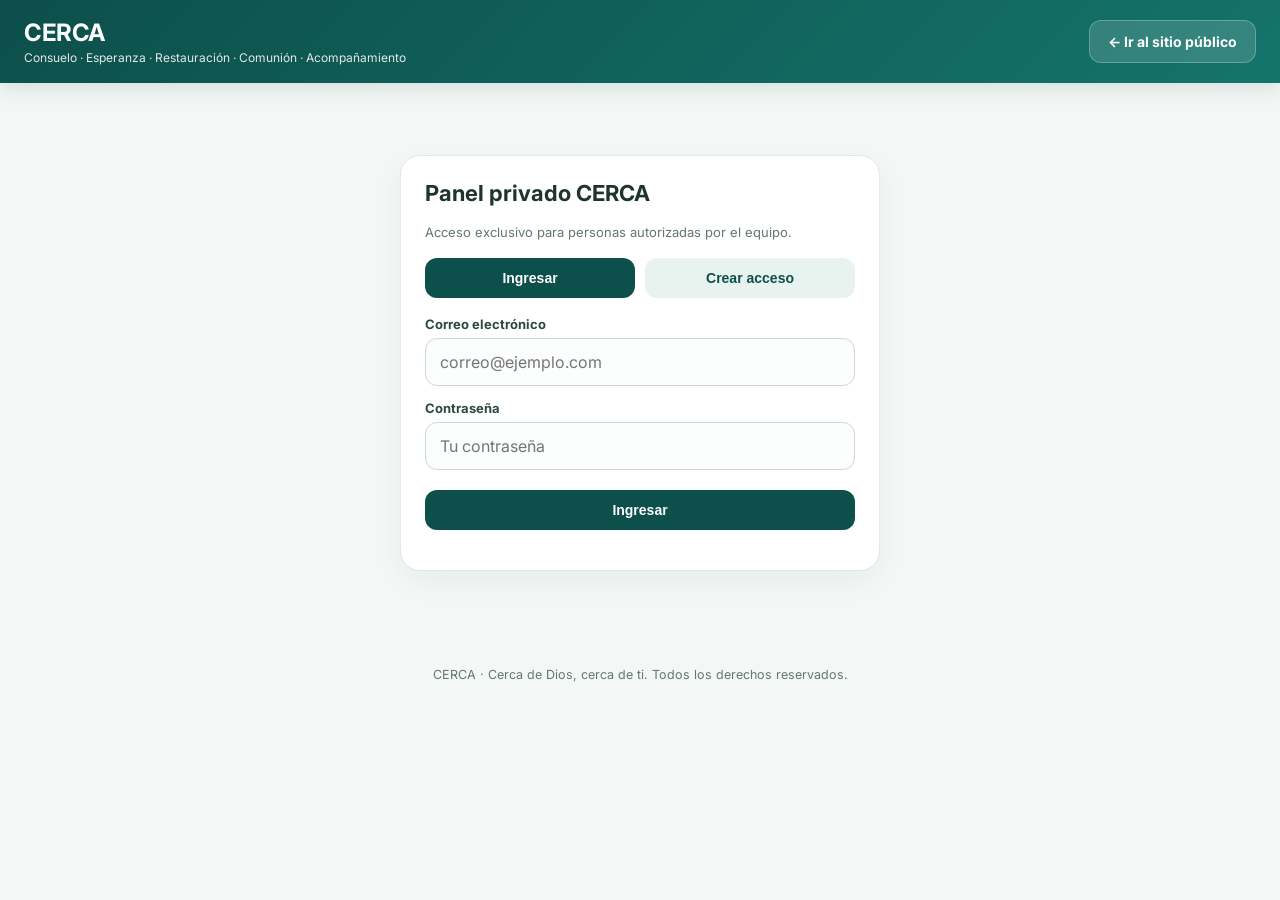
==== commit dc72e1ae: "Update print statement from 'Hello' to 'Goodbye'" ====
--- a/admin.html
+++ b/admin.html
@@ -1,62 +1,186 @@
 <!doctype html>
 <html lang="es">
 <head>
-<meta charset="utf-8">
-<meta name="viewport" content="width=device-width,initial-scale=1">
-<title>CERCA · Panel privado</title>
-<link rel="preconnect" href="https://fonts.googleapis.com">
-<link rel="preconnect" href="https://fonts.gstatic.com" crossorigin>
-<link href="https://fonts.googleapis.com/css2?family=Inter:wght@400;500;600;700;800&display=swap" rel="stylesheet">
-<style>
-:root{--g:#0d4f4a;--g2:#14746b;--gold:#c79b45;--bg:#f3f7f5;--ink:#1f3431;--muted:#647772;--line:#dfe9e5;--danger:#9f3030}
-*{box-sizing:border-box}
-body{margin:0;font-family:'Inter',system-ui,-apple-system,sans-serif;background:var(--bg);color:var(--ink);-webkit-font-smoothing:antialiased}
-header{background:linear-gradient(135deg,var(--g),var(--g2));color:#fff;padding:18px 24px;display:flex;justify-content:space-between;align-items:center;gap:12px;box-shadow:0 4px 20px rgba(13,79,74,.15)}
-.brand b{font-size:24px;letter-spacing:-.5px}
-.brand small{display:block;opacity:.88;margin-top:3px;font-size:12px}
-.wrap{max-width:1160px;margin:auto;padding:24px 20px}
-.card{background:#fff;border:1px solid var(--line);border-radius:20px;padding:24px;margin-bottom:20px;box-shadow:0 10px 30px rgba(22,64,58,.05)}
-.auth{max-width:480px;margin:48px auto}
-.tabs,.actions,.toolbar{display:flex;gap:10px;flex-wrap:wrap}
-.tab,.btn{border:0;border-radius:12px;padding:12px 18px;font-weight:700;cursor:pointer;text-decoration:none;font-size:14px;transition:.2s}
-.tab{background:#e8f2ef;color:var(--g);flex:1;text-align:center}
-.tab.active,.btn{background:var(--g);color:#fff}
-.btn:hover{transform:translateY(-1px);opacity:.95}
-.btn.alt{background:#fff;color:var(--g);border:1px solid var(--g)}
-.btn.alt:hover{background:#f0f7f5}
-.btn.gold{background:var(--gold);color:#1d2a27}
-.hidden{display:none!important}
-input,select,textarea{width:100%;padding:13px 14px;border:1px solid #cad9d4;border-radius:12px;font:inherit;background:#fcfdfd;transition:.2s}
-input:focus,select:focus,textarea:focus{outline:2px solid var(--g2);border-color:transparent;background:#fff}
-label{font-size:13px;font-weight:700;display:block;margin:14px 0 6px;color:#2c4844}
-.grid{display:grid;grid-template-columns:repeat(4,1fr);gap:14px}
-.metric{background:#fff;border:1px solid var(--line);border-radius:16px;padding:18px;box-shadow:0 4px 15px rgba(0,0,0,.02)}
-.metric span{text-transform:uppercase;font-size:11.5px;letter-spacing:.5px;font-weight:700;color:var(--muted)}
-.metric b{display:block;font-size:28px;color:var(--g);margin-top:6px;letter-spacing:-.5px}
-.toolbar>*{width:auto;min-width:160px;flex:1}
-.request{border:1px solid var(--line);border-radius:16px;padding:18px;margin-top:14px;background:#fff;transition:.2s}
-.request:hover{border-color:#bcd5ce}
-.request-head{display:flex;justify-content:space-between;gap:12px;align-items:flex-start}
-.tag,.role{display:inline-block;padding:5px 10px;border-radius:999px;font-size:11.5px;font-weight:700}
-.tag{background:#edf5f2;color:var(--g)}
-.role{background:#fff2d6;color:#8f6511}
-.muted{color:var(--muted);font-size:13px}
-.msg{white-space:pre-wrap;background:#f7faf8;padding:14px;border-radius:12px;margin:12px 0;border:1px solid #edf3f0;font-size:14px;line-height:1.5}
-.notice{padding:13px 16px;border-radius:12px;background:#fff8e6;color:#7a5c00;margin:12px 0;font-size:13.5px;border:1px solid #fceec5}
-.ok{background:#e8f7ef;color:#11613c;border:1px solid #c7eed8}
-.error{background:#fdeaea;color:#842d2d;border:1px solid #f9c6c6}
-.route,.invite{display:grid;grid-template-columns:1.2fr 1fr 1fr auto;gap:12px;align-items:end;margin-top:14px}
-.section-title{display:flex;justify-content:space-between;align-items:center;gap:12px;margin-bottom:16px}
-.section-title h2{margin:0;font-size:20px;letter-spacing:-.4px}
-.footer{text-align:center;color:var(--muted);font-size:12.5px;padding:24px}
-@media(max-width:900px){.grid{grid-template-columns:1fr 1fr}.route,.invite{grid-template-columns:1fr}.toolbar>*{width:100%}}
-@media(max-width:520px){.grid{grid-template-columns:1fr}.request-head{flex-direction:column}}
-</style>
+  <meta charset="utf-8">
+  <meta name="viewport" content="width=device-width,initial-scale=1">
+  <title>CERCA · Panel privado</title>
+  <link rel="preconnect" href="https://fonts.googleapis.com">
+  <link rel="preconnect" href="https://fonts.gstatic.com" crossorigin>
+  <link href="https://fonts.googleapis.com/css2?family=Inter:wght@400;500;600;700;800&display=swap" rel="stylesheet">
+  <style>
+    :root {
+      --g: #0d4f4a;
+      --g2: #14746b;
+      --gold: #c79b45;
+      --bg: #f3f7f5;
+      --ink: #1f3431;
+      --muted: #647772;
+      --line: #dfe9e5;
+      --danger: #9f3030;
+    }
+    * { box-sizing: border-box; }
+    body {
+      margin: 0;
+      font-family: 'Inter', system-ui, -apple-system, sans-serif;
+      background: var(--bg);
+      color: var(--ink);
+      -webkit-font-smoothing: antialiased;
+    }
+    header {
+      background: linear-gradient(135deg, var(--g), var(--g2));
+      color: #fff;
+      padding: 18px 24px;
+      display: flex;
+      justify-content: space-between;
+      align-items: center;
+      gap: 12px;
+      box-shadow: 0 4px 20px rgba(13, 79, 74, .15);
+      flex-wrap: wrap;
+    }
+    .brand b { font-size: 24px; letter-spacing: -.5px; }
+    .brand small { display: block; opacity: .88; margin-top: 3px; font-size: 12px; }
+    .header-actions { display: flex; gap: 10px; align-items: center; }
+    .wrap { max-width: 1160px; margin: auto; padding: 24px 20px; }
+    .card {
+      background: #fff;
+      border: 1px solid var(--line);
+      border-radius: 20px;
+      padding: 24px;
+      margin-bottom: 20px;
+      box-shadow: 0 10px 30px rgba(22, 64, 58, .05);
+    }
+    .auth { max-width: 480px; margin: 48px auto; }
+    .tabs, .actions, .toolbar { display: flex; gap: 10px; flex-wrap: wrap; align-items: center; }
+    .tab, .btn {
+      border: 0;
+      border-radius: 12px;
+      padding: 12px 18px;
+      font-weight: 700;
+      cursor: pointer;
+      text-decoration: none;
+      font-size: 14px;
+      transition: .2s;
+      display: inline-flex;
+      align-items: center;
+      justify-content: center;
+    }
+    .tab { background: #e8f2ef; color: var(--g); flex: 1; text-align: center; }
+    .tab.active, .btn { background: var(--g); color: #fff; }
+    .btn:hover { transform: translateY(-1px); opacity: .95; }
+    .btn:disabled { opacity: .6; cursor: not-allowed; transform: none; }
+    .btn.alt { background: #fff; color: var(--g); border: 1px solid var(--g); }
+    .btn.alt:hover { background: #f0f7f5; }
+    .btn.gold { background: var(--gold); color: #1d2a27; }
+    .btn.ghost { background: rgba(255, 255, 255, .14); color: #fff; border: 1px solid rgba(255, 255, 255, .25); }
+    .hidden { display: none !important; }
+    input, select, textarea {
+      width: 100%;
+      padding: 13px 14px;
+      border: 1px solid #cad9d4;
+      border-radius: 12px;
+      font: inherit;
+      background: #fcfdfd;
+      transition: .2s;
+    }
+    .actions select { width: auto; min-width: 150px; padding: 10px 12px; }
+    input:focus, select:focus, textarea:focus {
+      outline: 2px solid var(--g2);
+      border-color: transparent;
+      background: #fff;
+    }
+    label { font-size: 13px; font-weight: 700; display: block; margin: 14px 0 6px; color: #2c4844; }
+    .grid { display: grid; grid-template-columns: repeat(4, 1fr); gap: 14px; }
+    .grid-metrics { display: grid; grid-template-columns: repeat(5, 1fr); gap: 14px; margin-bottom: 20px; }
+    .metric {
+      background: #fff;
+      border: 1px solid var(--line);
+      border-radius: 16px;
+      padding: 18px;
+      box-shadow: 0 4px 15px rgba(0, 0, 0, .02);
+    }
+    .metric span { text-transform: uppercase; font-size: 11.5px; letter-spacing: .5px; font-weight: 700; color: var(--muted); }
+    .metric b { display: block; font-size: 28px; color: var(--g); margin-top: 6px; letter-spacing: -.5px; }
+    .toolbar > * { width: auto; min-width: 160px; flex: 1; }
+    .request {
+      border: 1px solid var(--line);
+      border-radius: 16px;
+      padding: 18px;
+      margin-top: 14px;
+      background: #fff;
+      transition: .2s;
+    }
+    .request:hover { border-color: #bcd5ce; }
+    .request-head { display: flex; justify-content: space-between; gap: 12px; align-items: flex-start; }
+    .tag, .role { display: inline-block; padding: 5px 10px; border-radius: 999px; font-size: 11.5px; font-weight: 700; }
+    .tag { background: #edf5f2; color: var(--g); }
+    .role { background: #fff2d6; color: #8f6511; }
+    .muted { color: var(--muted); font-size: 13px; }
+    .msg {
+      white-space: pre-wrap;
+      background: #f7faf8;
+      padding: 14px;
+      border-radius: 12px;
+      margin: 12px 0;
+      border: 1px solid #edf3f0;
+      font-size: 14px;
+      line-height: 1.5;
+    }
+    .notes-list {
+      margin: 10px 0 14px;
+      padding-left: 12px;
+      border-left: 3px solid var(--line);
+      display: grid;
+      gap: 6px;
+    }
+    .note-item {
+      font-size: 13px;
+      background: #fcfdfd;
+      padding: 8px 12px;
+      border-radius: 8px;
+      border: 1px solid #edf3f0;
+    }
+    .notice {
+      padding: 13px 16px;
+      border-radius: 12px;
+      background: #fff8e6;
+      color: #7a5c00;
+      margin: 12px 0;
+      font-size: 13.5px;
+      border: 1px solid #fceec5;
+    }
+    .ok { background: #e8f7ef; color: #11613c; border: 1px solid #c7eed8; }
+    .error { background: #fdeaea; color: #842d2d; border: 1px solid #f9c6c6; }
+    .route, .invite {
+      display: grid;
+      grid-template-columns: 1.2fr 1fr 1fr auto;
+      gap: 12px;
+      align-items: end;
+      margin-top: 14px;
+    }
+    .section-title { display: flex; justify-content: space-between; align-items: center; gap: 12px; margin-bottom: 16px; flex-wrap: wrap; }
+    .section-title h2 { margin: 0; font-size: 20px; letter-spacing: -.4px; }
+    .footer { text-align: center; color: var(--muted); font-size: 12.5px; padding: 24px; }
+    @media (max-width: 900px) {
+      .grid, .grid-metrics { grid-template-columns: 1fr 1fr; }
+      .route, .invite { grid-template-columns: 1fr; }
+      .toolbar > * { width: 100%; }
+    }
+    @media (max-width: 520px) {
+      .grid, .grid-metrics { grid-template-columns: 1fr; }
+      .request-head { flex-direction: column; }
+    }
+  </style>
 </head>
 <body>
 <header>
-  <div class="brand"><b>CERCA</b><small>Consuelo · Esperanza · Restauración · Comunión · Acompañamiento</small></div>
-  <button id="logout" class="btn gold hidden">Cerrar sesión</button>
+  <div class="brand">
+    <b>CERCA</b>
+    <small>Consuelo · Esperanza · Restauración · Comunión · Acompañamiento</small>
+  </div>
+  <div class="header-actions">
+    <a href="index.html" class="btn ghost">← Ir al sitio público</a>
+    <button id="logout" class="btn gold hidden" type="button">Cerrar sesión</button>
+  </div>
 </header>
 
 <div class="wrap">
@@ -65,39 +189,47 @@
     <h1 style="margin-top:0;font-size:22px">Panel privado CERCA</h1>
     <p class="muted">Acceso exclusivo para personas autorizadas por el equipo.</p>
     <div class="tabs" style="margin:18px 0">
-      <button id="tabLogin" class="tab active">Ingresar</button>
-      <button id="tabSignup" class="tab">Crear acceso</button>
+      <button id="tabLogin" class="tab active" type="button">Ingresar</button>
+      <button id="tabSignup" class="tab" type="button">Crear acceso</button>
     </div>
-    <div id="loginBox">
-      <label>Correo electrónico</label><input id="loginEmail" type="email" autocomplete="email" placeholder="correo@ejemplo.com">
-      <label>Contraseña</label><input id="loginPass" type="password" autocomplete="current-password" placeholder="Tu contraseña">
-      <p style="margin-top:20px"><button id="loginBtn" class="btn" style="width:100%;justify-content:center">Ingresar</button></p>
-    </div>
-    <div id="signupBox" class="hidden">
+
+    <form id="loginBox">
+      <label for="loginEmail">Correo electrónico</label>
+      <input id="loginEmail" type="email" autocomplete="email" placeholder="correo@ejemplo.com" required>
+      <label for="loginPass">Contraseña</label>
+      <input id="loginPass" type="password" autocomplete="current-password" placeholder="Tu contraseña" required>
+      <p style="margin-top:20px">
+        <button id="loginBtn" class="btn" type="submit" style="width:100%">Ingresar</button>
+      </p>
+    </form>
+
+    <form id="signupBox" class="hidden">
       <div class="notice">Tu correo debe estar autorizado previamente por administración.</div>
-      <label>Correo autorizado</label><input id="signupEmail" type="email" placeholder="correo@ejemplo.com">
-      <label>Crear contraseña (mínimo 8 caracteres)</label><input id="signupPass" type="password" minlength="8" placeholder="••••••••">
+      <label for="signupEmail">Correo autorizado</label>
+      <input id="signupEmail" type="email" autocomplete="email" placeholder="correo@ejemplo.com" required>
+      <label for="signupPass">Crear contraseña (mínimo 8 caracteres)</label>
+      <input id="signupPass" type="password" autocomplete="new-password" minlength="8" placeholder="••••••••" required>
       <p class="actions" style="margin-top:20px">
-        <button id="signupBtn" class="btn" style="flex:1">Crear mi acceso</button>
+        <button id="signupBtn" class="btn" type="submit" style="flex:1">Crear mi acceso</button>
         <button id="resendBtn" class="btn alt" type="button">Reenviar correo</button>
       </p>
-    </div>
+    </form>
     <div id="authMsg"></div>
   </section>
 
   <!-- Panel Principal de Gestión -->
   <section id="app" class="hidden">
     <div class="card">
-      <div class="section-title">
+      <div class="section-title" style="margin-bottom:0">
         <div>
           <h2 id="welcome">Panel CERCA</h2>
           <div id="identity" class="muted" style="margin-top:4px"></div>
         </div>
-        <button id="refresh" class="btn alt">↻ Actualizar datos</button>
+        <button id="refresh" class="btn alt" type="button">↻ Actualizar datos</button>
       </div>
     </div>
 
-    <div class="grid" id="metrics"></div>
+    <div class="grid-metrics" id="metrics"></div>
 
     <div class="card">
       <div class="section-title">
@@ -123,7 +255,7 @@
           <option value="acompanamiento">Acompañamiento</option>
           <option value="cerrado">Cerrado</option>
         </select>
-        <input id="search" placeholder="🔍 Buscar por nombre, ciudad o teléfono...">
+        <input id="search" type="search" placeholder="🔍 Buscar por nombre, ciudad o teléfono...">
       </div>
       <div id="requests"></div>
     </div>
@@ -136,30 +268,85 @@
             <h2>Centro de Contenidos CERCA</h2>
             <div class="muted">Publica mensajes, imágenes, videos, enlaces y devocionales.</div>
           </div>
-          <button id="newContentBtn" class="btn alt" type="button">+ Nueva publicación</button>
+          <button id="newContentBtn" class="btn alt" type="button">+ Limpiar / Nueva publicación</button>
         </div>
 
         <div id="contentForm">
           <div class="grid" style="margin-top:14px">
-            <div><label>Sección</label><select id="contentSection"><option value="general">General</option><option value="ninos">Niños</option><option value="adolescentes">Adolescentes</option><option value="jovenes">Jóvenes</option><option value="senoritas">Señoritas</option><option value="familia">Familia</option><option value="oracion">Oración</option><option value="devocionales">Devocionales</option><option value="programas">Programas especiales</option></select></div>
-            <div><label>Tipo</label><select id="contentType"><option value="mensaje">Mensaje</option><option value="imagen">Imagen</option><option value="video">Video</option><option value="enlace">Enlace</option><option value="evento">Evento</option></select></div>
-            <div><label>Estado</label><select id="contentActive"><option value="true">Publicado</option><option value="false">Borrador / oculto</option></select></div>
-            <div><label>Destacar</label><select id="contentFeatured"><option value="false">Normal</option><option value="true">Destacado ⭐</option></select></div>
+            <div>
+              <label for="contentSection">Sección</label>
+              <select id="contentSection">
+                <option value="general">General</option>
+                <option value="ninos">Niños</option>
+                <option value="adolescentes">Adolescentes</option>
+                <option value="jovenes">Jóvenes</option>
+                <option value="senoritas">Señoritas</option>
+                <option value="familia">Familia</option>
+                <option value="oracion">Oración</option>
+                <option value="devocionales">Devocionales</option>
+                <option value="programas">Programas especiales</option>
+              </select>
+            </div>
+            <div>
+              <label for="contentType">Tipo</label>
+              <select id="contentType">
+                <option value="mensaje">Mensaje</option>
+                <option value="imagen">Imagen</option>
+                <option value="video">Video</option>
+                <option value="enlace">Enlace</option>
+                <option value="evento">Evento</option>
+              </select>
+            </div>
+            <div>
+              <label for="contentActive">Estado</label>
+              <select id="contentActive">
+                <option value="true">Publicado</option>
+                <option value="false">Borrador / oculto</option>
+              </select>
+            </div>
+            <div>
+              <label for="contentFeatured">Destacar</label>
+              <select id="contentFeatured">
+                <option value="false">Normal</option>
+                <option value="true">Destacado ⭐</option>
+              </select>
+            </div>
           </div>
 
-          <label>Título principal</label><input id="contentTitle" maxlength="160" placeholder="Ej. Un mensaje de esperanza para hoy">
-          <label>Mensaje o descripción</label><textarea id="contentBody" rows="4" maxlength="4000" placeholder="Escribe el contenido que quieres compartir con la comunidad..."></textarea>
+          <label for="contentTitle">Título principal</label>
+          <input id="contentTitle" maxlength="160" placeholder="Ej. Un mensaje de esperanza para hoy">
+          <label for="contentBody">Mensaje o descripción</label>
+          <textarea id="contentBody" rows="4" maxlength="4000" placeholder="Escribe el contenido que quieres compartir con la comunidad..."></textarea>
           
           <div class="grid">
-            <div><label>Subir archivo (Img / Video)</label><input id="contentFile" type="file" accept="image/jpeg,image/png,image/webp,image/gif,video/mp4,video/webm"><div class="muted" style="margin-top:4px">Máximo 50 MB.</div></div>
-            <div><label>O pegar URL multimedia</label><input id="contentMediaUrl" type="url" placeholder="https://youtube.com/... o imagen"></div>
-            <div><label>Enlace de redirección opcional</label><input id="contentLinkUrl" type="url" placeholder="https://..."></div>
-            <div><label>Texto del botón</label><input id="contentLinkLabel" maxlength="60" placeholder="Ej. Ver más / Inscribirme"></div>
+            <div>
+              <label for="contentFile">Subir archivo (Img / Video)</label>
+              <input id="contentFile" type="file" accept="image/jpeg,image/png,image/webp,image/gif,video/mp4,video/webm">
+              <div class="muted" style="margin-top:4px">Máximo 50 MB.</div>
+            </div>
+            <div>
+              <label for="contentMediaUrl">O pegar URL multimedia</label>
+              <input id="contentMediaUrl" type="url" placeholder="https://youtube.com/... o imagen">
+            </div>
+            <div>
+              <label for="contentLinkUrl">Enlace de redirección opcional</label>
+              <input id="contentLinkUrl" type="url" placeholder="https://...">
+            </div>
+            <div>
+              <label for="contentLinkLabel">Texto del botón</label>
+              <input id="contentLinkLabel" maxlength="60" placeholder="Ej. Ver más / Inscribirme">
+            </div>
           </div>
 
           <div class="grid">
-            <div><label>Mostrar desde</label><input id="contentStart" type="datetime-local"></div>
-            <div><label>Mostrar hasta (opcional)</label><input id="contentEnd" type="datetime-local"></div>
+            <div>
+              <label for="contentStart">Mostrar desde</label>
+              <input id="contentStart" type="datetime-local">
+            </div>
+            <div>
+              <label for="contentEnd">Mostrar hasta (opcional)</label>
+              <input id="contentEnd" type="datetime-local">
+            </div>
           </div>
 
           <p class="actions" style="margin-top:20px">
@@ -185,10 +372,26 @@
       <div class="card">
         <h2>Equipo autorizado</h2>
         <div class="invite">
-          <div><label>Correo electrónico</label><input id="invEmail" type="email" placeholder="correo@ejemplo.com"></div>
-          <div><label>Nombre visible</label><input id="invName" placeholder="Ej. Pastor Juan"></div>
-          <div><label>Rol asignado</label><select id="invRole"><option value="pastor">Pastor</option><option value="psicologia">Psicología</option><option value="evangelismo">Evangelismo</option><option value="servicio">Servicio</option><option value="lector">Lector</option><option value="admin">Administrador</option></select></div>
-          <button id="inviteBtn" class="btn">Autorizar acceso</button>
+          <div>
+            <label for="invEmail">Correo electrónico</label>
+            <input id="invEmail" type="email" placeholder="correo@ejemplo.com">
+          </div>
+          <div>
+            <label for="invName">Nombre visible</label>
+            <input id="invName" placeholder="Ej. Pastor Juan">
+          </div>
+          <div>
+            <label for="invRole">Rol asignado</label>
+            <select id="invRole">
+              <option value="pastor">Pastor</option>
+              <option value="psicologia">Psicología</option>
+              <option value="evangelismo">Evangelismo</option>
+              <option value="servicio">Servicio</option>
+              <option value="lector">Lector</option>
+              <option value="admin">Administrador</option>
+            </select>
+          </div>
+          <button id="inviteBtn" class="btn" type="button">Autorizar acceso</button>
         </div>
         <div id="inviteMsg"></div>
         <div id="invites" style="margin-top:16px"></div>
@@ -200,315 +403,624 @@
 <div class="footer">CERCA · Cerca de Dios, cerca de ti. Todos los derechos reservados.</div>
 
 <script>
-const BASE='https://pyncovnrhiuwmipyxfae.supabase.co';
-const KEY='sb_publishable_N6tfAKab0Unt6pIIbnO8YA_wpw_JHbu';
-const REDIRECT='https://yesid1000415.github.io/CERCA/admin.html';
-let session=null,staff=null,allRequests=[];
-const $=id=>document.getElementById(id);
-
-function esc(v){return String(v??'').replace(/[&<>"']/g,c=>({'&':'&amp;','<':'&lt;','>':'&gt;','"':'&quot;',"'":'&#39;'}[c]));}
-function note(el,text,type=''){el.innerHTML=text?'<div class="notice '+type+'">'+esc(text)+'</div>':'';}
-function saveSession(s){session=s;localStorage.setItem('cerca_session',JSON.stringify(s));}
-function clearSession(){session=null;localStorage.removeItem('cerca_session');}
-
-async function api(path,opt={}){
-  const h={'apikey':KEY,'Content-Type':'application/json',...(opt.headers||{})};
-  if(session?.access_token)h.Authorization='Bearer '+session.access_token;
-  const r=await fetch(BASE+path,{...opt,headers:h});
-  const txt=await r.text();
-  let data=null;
-  try{data=txt?JSON.parse(txt):null}catch{data=txt}
-  if(!r.ok)throw new Error((data&&data.msg)||(data&&data.message)||(data&&data.error_description)||String(txt||('Error '+r.status)));
+const BASE = 'https://pyncovnrhiuwmipyxfae.supabase.co';
+const KEY = 'sb_publishable_N6tfAKab0Unt6pIIbnO8YA_wpw_JHbu';
+const REDIRECT = window.location.origin + window.location.pathname;
+
+let session = null, staff = null, allRequests = [], notesByReq = {};
+const $ = id => document.getElementById(id);
+
+function esc(v) {
+  return String(v ?? '').replace(/[&<>"']/g, c => ({
+    '&': '&amp;', '<': '&lt;', '>': '&gt;', '"': '&quot;', "'": '&#39;'
+  }[c]));
+}
+
+function note(el, text, type = '') {
+  el.innerHTML = text ? '<div class="notice ' + type + '">' + esc(text) + '</div>' : '';
+}
+
+function saveSession(s) {
+  session = s;
+  localStorage.setItem('cerca_session', JSON.stringify(s));
+}
+
+function clearSession() {
+  session = null;
+  localStorage.removeItem('cerca_session');
+}
+
+function decodeJwtPayload(token) {
+  let base64 = token.split('.')[1].replace(/-/g, '+').replace(/_/g, '/');
+  while (base64.length % 4) base64 += '=';
+  const binStr = atob(base64);
+  const bytes = Uint8Array.from(binStr, m => m.charCodeAt(0));
+  return JSON.parse(new TextDecoder().decode(bytes));
+}
+
+async function refreshAccessToken() {
+  if (!session?.refresh_token) return false;
+  try {
+    const r = await fetch(BASE + '/auth/v1/token?grant_type=refresh_token', {
+      method: 'POST',
+      headers: { apikey: KEY, 'Content-Type': 'application/json' },
+      body: JSON.stringify({ refresh_token: session.refresh_token })
+    });
+    if (!r.ok) return false;
+    const d = await r.json();
+    if (d?.access_token) {
+      saveSession(d);
+      return true;
+    }
+  } catch {}
+  return false;
+}
+
+async function api(path, opt = {}, retried = false) {
+  const h = { 'apikey': KEY, 'Content-Type': 'application/json', ...(opt.headers || {}) };
+  if (session?.access_token) h.Authorization = 'Bearer ' + session.access_token;
+  const r = await fetch(BASE + path, { ...opt, headers: h });
+
+  if (r.status === 401 && !retried && await refreshAccessToken()) {
+    return api(path, opt, true);
+  }
+
+  const txt = await r.text();
+  let data = null;
+  try { data = txt ? JSON.parse(txt) : null; } catch { data = txt; }
+  if (!r.ok) {
+    throw new Error((data && data.msg) || (data && data.message) || (data && data.error_description) || String(txt || ('Error ' + r.status)));
+  }
   return data;
 }
 
-function captureAuthFromHash(){
-  if(!location.hash)return false;
-  const p=new URLSearchParams(location.hash.slice(1));
-  const access_token=p.get('access_token'),refresh_token=p.get('refresh_token');
-  if(!access_token)return false;
-  const raw=access_token.split('.')[1].replace(/-/g,'+').replace(/_/g,'/');
-  const userPayload=JSON.parse(decodeURIComponent(escape(atob(raw))));
-  saveSession({access_token,refresh_token,token_type:'bearer',user:{id:userPayload.sub,email:userPayload.email}});
-  history.replaceState(null,'',location.pathname);
-  return true;
-}
-
-$('tabLogin').onclick=()=>{$('loginBox').classList.remove('hidden');$('signupBox').classList.add('hidden');$('tabLogin').classList.add('active');$('tabSignup').classList.remove('active');};
-$('tabSignup').onclick=()=>{$('signupBox').classList.remove('hidden');$('loginBox').classList.add('hidden');$('tabSignup').classList.add('active');$('tabLogin').classList.remove('active');};
-
-$('signupBtn').onclick=async()=>{
-  try{
-    note($('authMsg'),'Creando acceso...');
-    const email=$('signupEmail').value.trim().toLowerCase(),password=$('signupPass').value;
-    if(!email)throw new Error('Escribe tu correo.');
-    if(password.length<8)throw new Error('La contraseña debe tener mínimo 8 caracteres.');
-    const r=await fetch(BASE+'/auth/v1/signup?redirect_to='+encodeURIComponent(REDIRECT),{method:'POST',headers:{apikey:KEY,'Content-Type':'application/json'},body:JSON.stringify({email,password})});
-    const d=await r.json();
-    if(!r.ok)throw new Error(d.msg||d.message||'No fue posible crear el acceso.');
-    if(d.access_token){saveSession(d);await start();}else note($('authMsg'),'Cuenta creada. Revisa tu correo electrónico para confirmar el acceso.','ok');
-  }catch(e){note($('authMsg'),e.message,'error');}
-};
-
-$('resendBtn').onclick=async()=>{
-  try{
-    const email=$('signupEmail').value.trim().toLowerCase();
-    if(!email)throw new Error('Escribe primero tu correo.');
-    note($('authMsg'),'Enviando nuevo correo...');
-    const r=await fetch(BASE+'/auth/v1/resend?redirect_to='+encodeURIComponent(REDIRECT),{method:'POST',headers:{apikey:KEY,'Content-Type':'application/json'},body:JSON.stringify({type:'signup',email})});
-    const d=await r.json().catch(()=>({}));
-    if(!r.ok)throw new Error(d.msg||d.message||'No fue posible reenviar la confirmación.');
-    note($('authMsg'),'Correo enviado. Revisa tu bandeja de entrada.','ok');
-  }catch(e){note($('authMsg'),e.message,'error');}
-};
-
-$('loginBtn').onclick=async()=>{
-  try{
-    note($('authMsg'),'Ingresando...');
-    const email=$('loginEmail').value.trim().toLowerCase(),password=$('loginPass').value;
-    const r=await fetch(BASE+'/auth/v1/token?grant_type=password',{method:'POST',headers:{apikey:KEY,'Content-Type':'application/json'},body:JSON.stringify({email,password})});
-    const d=await r.json();
-    if(!r.ok)throw new Error(d.msg||d.message||d.error_description||'No fue posible ingresar. Verifica tus datos.');
-    saveSession(d);await start();
-  }catch(e){note($('authMsg'),e.message,'error');}
-};
-
-$('logout').onclick=()=>{clearSession();location.reload();};
-
-async function start(){
-  try{
-    const user=session?.user;
-    if(!user?.id)throw new Error('Sesión inválida.');
-    const rows=await api('/rest/v1/staff_members?user_id=eq.'+encodeURIComponent(user.id)+'&select=*');
-    if(!rows.length||!rows[0].active)throw new Error('Este usuario no tiene acceso activo en el equipo CERCA.');
-    staff=rows[0];
+function captureAuthFromHash() {
+  if (!location.hash) return false;
+  const p = new URLSearchParams(location.hash.slice(1));
+  const access_token = p.get('access_token'), refresh_token = p.get('refresh_token');
+  if (!access_token) return false;
+  try {
+    const userPayload = decodeJwtPayload(access_token);
+    saveSession({
+      access_token,
+      refresh_token,
+      token_type: 'bearer',
+      user: { id: userPayload.sub, email: userPayload.email }
+    });
+    history.replaceState(null, '', location.pathname);
+    return true;
+  } catch {
+    return false;
+  }
+}
+
+$('tabLogin').onclick = () => {
+  $('loginBox').classList.remove('hidden');
+  $('signupBox').classList.add('hidden');
+  $('tabLogin').classList.add('active');
+  $('tabSignup').classList.remove('active');
+  note($('authMsg'), '');
+};
+
+$('tabSignup').onclick = () => {
+  $('signupBox').classList.remove('hidden');
+  $('loginBox').classList.add('hidden');
+  $('tabSignup').classList.add('active');
+  $('tabLogin').classList.remove('active');
+  note($('authMsg'), '');
+};
+
+$('signupBox').onsubmit = async (ev) => {
+  ev.preventDefault();
+  try {
+    note($('authMsg'), 'Creando acceso...');
+    const email = $('signupEmail').value.trim().toLowerCase(), password = $('signupPass').value;
+    if (!email) throw new Error('Escribe tu correo.');
+    if (password.length < 8) throw new Error('La contraseña debe tener mínimo 8 caracteres.');
+    const r = await fetch(BASE + '/auth/v1/signup?redirect_to=' + encodeURIComponent(REDIRECT), {
+      method: 'POST',
+      headers: { apikey: KEY, 'Content-Type': 'application/json' },
+      body: JSON.stringify({ email, password })
+    });
+    const d = await r.json();
+    if (!r.ok) throw new Error(d.msg || d.message || 'No fue posible crear el acceso.');
+    if (d.access_token) {
+      saveSession(d);
+      await start();
+    } else {
+      note($('authMsg'), 'Cuenta creada. Revisa tu correo electrónico para confirmar el acceso.', 'ok');
+    }
+  } catch (e) {
+    note($('authMsg'), e.message, 'error');
+  }
+};
+
+$('resendBtn').onclick = async () => {
+  try {
+    const email = $('signupEmail').value.trim().toLowerCase();
+    if (!email) throw new Error('Escribe primero tu correo.');
+    note($('authMsg'), 'Enviando nuevo correo...');
+    const r = await fetch(BASE + '/auth/v1/resend?redirect_to=' + encodeURIComponent(REDIRECT), {
+      method: 'POST',
+      headers: { apikey: KEY, 'Content-Type': 'application/json' },
+      body: JSON.stringify({ type: 'signup', email })
+    });
+    const d = await r.json().catch(() => ({}));
+    if (!r.ok) throw new Error(d.msg || d.message || 'No fue posible reenviar la confirmación.');
+    note($('authMsg'), 'Correo enviado. Revisa tu bandeja de entrada.', 'ok');
+  } catch (e) {
+    note($('authMsg'), e.message, 'error');
+  }
+};
+
+$('loginBox').onsubmit = async (ev) => {
+  ev.preventDefault();
+  try {
+    note($('authMsg'), 'Ingresando...');
+    const email = $('loginEmail').value.trim().toLowerCase(), password = $('loginPass').value;
+    const r = await fetch(BASE + '/auth/v1/token?grant_type=password', {
+      method: 'POST',
+      headers: { apikey: KEY, 'Content-Type': 'application/json' },
+      body: JSON.stringify({ email, password })
+    });
+    const d = await r.json();
+    if (!r.ok) throw new Error(d.msg || d.message || d.error_description || 'No fue posible ingresar. Verifica tus datos.');
+    saveSession(d);
+    await start();
+  } catch (e) {
+    note($('authMsg'), e.message, 'error');
+  }
+};
+
+$('logout').onclick = () => { clearSession(); location.reload(); };
+
+async function start() {
+  try {
+    const user = session?.user;
+    if (!user?.id) throw new Error('Sesión inválida.');
+    const rows = await api('/rest/v1/staff_members?user_id=eq.' + encodeURIComponent(user.id) + '&select=*');
+    if (!rows.length || !rows[0].active) throw new Error('Este usuario no tiene acceso activo en el equipo CERCA.');
+    staff = rows[0];
     $('auth').classList.add('hidden');
     $('app').classList.remove('hidden');
     $('logout').classList.remove('hidden');
-    $('welcome').textContent='Bienvenido, '+(staff.display_name||user.email);
-    $('identity').innerHTML='<span class="role">'+esc(staff.role)+'</span> · '+esc(user.email);
-    if(staff.role==='admin')$('adminOnly').classList.remove('hidden');
+    $('welcome').textContent = 'Bienvenido, ' + (staff.display_name || user.email);
+    $('identity').innerHTML = '<span class="role">' + esc(staff.role) + '</span> · ' + esc(user.email);
+    if (staff.role === 'admin') $('adminOnly').classList.remove('hidden');
     await loadAll();
-  }catch(e){clearSession();note($('authMsg'),e.message,'error');}
-}
-
-async function loadAll(){
+  } catch (e) {
+    clearSession();
+    note($('authMsg'), e.message, 'error');
+  }
+}
+
+async function loadAll() {
   await loadRequests();
-  if(staff.role==='admin'){await loadContent();await loadRoutes();await loadInvites();}
-}
-
-async function loadRequests(){
-  try{
-    allRequests=await api('/rest/v1/public_requests?select=*&order=created_at.desc');
+  if (staff.role === 'admin') {
+    await Promise.all([loadContent(), loadRoutes(), loadInvites()]);
+  }
+}
+
+async function loadRequests() {
+  try {
+    const [reqs, notes] = await Promise.all([
+      api('/rest/v1/public_requests?select=*&order=created_at.desc'),
+      api('/rest/v1/request_notes?select=*&order=created_at.asc').catch(() => [])
+    ]);
+    allRequests = reqs || [];
+    notesByReq = {};
+    (notes || []).forEach(n => {
+      if (!notesByReq[n.request_id]) notesByReq[n.request_id] = [];
+      notesByReq[n.request_id].push(n);
+    });
     renderRequests();
-  }catch(e){$('requests').innerHTML='<div class="notice error">'+esc(e.message)+'</div>';}
-}
-
-function typeLabel(r){
-  if(r.route_key==='pastoral')return'Pastoral';
-  if(r.route_key==='psicologia')return'Psicología';
-  if(r.route_key==='evangelismo')return'Evangelismo';
-  return({oracion:'Oración',ayuda:'Ayuda',servir:'Servicio',aporte:'Aporte',hablar:'Hablar con alguien',conocer:'Conocer más de Dios',contacto:'Contacto'}[r.request_type]||r.request_type);
-}
-
-function renderRequests(){
-  const area=$('filterArea').value,status=$('filterStatus').value,q=$('search').value.toLowerCase().trim();
-  const list=allRequests.filter(r=>(!area||(r.route_key===area||r.request_type===area))&&(!status||r.status===status)&&(!q||[r.full_name,r.city,r.phone,r.message].join(' ').toLowerCase().includes(q)));
-  $('totalLabel').textContent=list.length+' visibles';
-  const counts={nuevo:0,pendiente:0,contactado:0,acompanamiento:0};
-  allRequests.forEach(r=>{if(counts[r.status]!=null)counts[r.status]++;});
-  $('metrics').innerHTML=['nuevo','pendiente','contactado','acompanamiento'].map(k=>'<div class="metric"><span>'+k+'</span><b>'+counts[k]+'</b></div>').join('');
-  if(!list.length){$('requests').innerHTML='<div class="notice">No hay solicitudes con esos filtros.</div>';return;}
-  $('requests').innerHTML=list.map(r=>'<div class="request"><div class="request-head"><div><b>'+esc(r.full_name||'Anónimo')+'</b> <span class="tag">'+esc(typeLabel(r))+'</span> <span class="tag">'+esc(r.priority||'normal')+'</span><div class="muted">'+esc(r.city||'Sin ciudad')+' · '+esc(r.phone||'Sin teléfono')+' · '+new Date(r.created_at).toLocaleString('es-CO')+'</div></div><span class="tag">'+esc(r.status)+'</span></div><div class="msg">'+esc(r.message)+'</div><div class="actions"><select onchange="updateReq(\''+r.id+'\',\'status\',this.value)"><option '+(r.status==='nuevo'?'selected':'')+'>nuevo</option><option '+(r.status==='pendiente'?'selected':'')+'>pendiente</option><option '+(r.status==='contactado'?'selected':'')+'>contactado</option><option '+(r.status==='acompanamiento'?'selected':'')+'>acompanamiento</option><option '+(r.status==='cerrado'?'selected':'')+'>cerrado</option></select><select onchange="updateReq(\''+r.id+'\',\'priority\',this.value)"><option value="baja" '+(r.priority==='baja'?'selected':'')+'>baja</option><option value="normal" '+(r.priority==='normal'?'selected':'')+'>normal</option><option value="alta" '+(r.priority==='alta'?'selected':'')+'>alta</option><option value="urgente" '+(r.priority==='urgente'?'selected':'')+'>urgente</option></select><button class="btn alt" onclick="addNote(\''+r.id+'\')">Agregar nota</button>'+(r.phone?'<a class="btn" target="_blank" rel="noopener" href="https://wa.me/57'+esc(String(r.phone).replace(/\D/g,'').replace(/^57/,''))+'">WhatsApp</a>':'')+'</div></div>').join('');
-}
-
-window.updateReq=async(id,field,value)=>{
-  try{
-    await api('/rest/v1/public_requests?id=eq.'+encodeURIComponent(id),{method:'PATCH',headers:{Prefer:'return=minimal'},body:JSON.stringify({[field]:value,updated_at:new Date().toISOString()})});
-    const r=allRequests.find(x=>x.id===id);if(r)r[field]=value;renderRequests();
-  }catch(e){alert(e.message);}
-};
-
-window.addNote=async id=>{
-  const text=prompt('Escribe la nota de seguimiento:');
-  if(!text)return;
-  try{
-    await api('/rest/v1/request_notes',{method:'POST',headers:{Prefer:'return=minimal'},body:JSON.stringify({request_id:id,author_id:session.user.id,note:text})});
-    alert('Nota guardada correctamente.');
-  }catch(e){alert(e.message);}
-};
-
-$('filterArea').onchange=renderRequests;
-$('filterStatus').onchange=renderRequests;
-$('search').oninput=renderRequests;
-$('refresh').onclick=loadAll;
-
-async function loadRoutes(){
-  try{
-    const rows=await api('/rest/v1/contact_routes?select=*&order=route_key');
-    $('routes').innerHTML=rows.map(r=>'<div class="route"><div><b>'+esc(r.display_name)+'</b><div class="muted">'+esc(r.route_key)+'</div></div><div><label>Responsable</label><input id="rn_'+r.route_key+'" value="'+esc(r.responsible_name||'')+'"></div><div><label>WhatsApp</label><input id="rw_'+r.route_key+'" value="'+esc((r.whatsapp_number||'').replace(/^57/,''))+'"></div><button class="btn" onclick="saveRoute(\''+r.route_key+'\')">Guardar</button></div>').join('');
-  }catch(e){$('routes').innerHTML='<div class="notice error">'+esc(e.message)+'</div>';}
-}
-
-window.saveRoute=async key=>{
-  try{
-    let n=$('rw_'+key).value.replace(/\D/g,'');
-    if(n&&!n.startsWith('57'))n='57'+n;
-    await api('/rest/v1/contact_routes?route_key=eq.'+encodeURIComponent(key),{method:'PATCH',headers:{Prefer:'return=minimal'},body:JSON.stringify({responsible_name:$('rn_'+key).value.trim(),whatsapp_number:n,updated_at:new Date().toISOString()})});
+  } catch (e) {
+    $('requests').innerHTML = '<div class="notice error">' + esc(e.message) + '</div>';
+  }
+}
+
+function typeLabel(r) {
+  if (r.route_key === 'pastoral') return 'Pastoral';
+  if (r.route_key === 'psicologia') return 'Psicología';
+  if (r.route_key === 'evangelismo') return 'Evangelismo';
+  return ({
+    oracion: 'Oración',
+    ayuda: 'Ayuda',
+    servir: 'Servicio',
+    aporte: 'Aporte',
+    hablar: 'Hablar con alguien',
+    conocer: 'Conocer más de Dios',
+    contacto: 'Contacto'
+  }[r.request_type] || r.request_type);
+}
+
+function renderRequests() {
+  const area = $('filterArea').value, status = $('filterStatus').value, q = $('search').value.toLowerCase().trim();
+  const list = allRequests.filter(r =>
+    (!area || (r.route_key === area || r.request_type === area)) &&
+    (!status || r.status === status) &&
+    (!q || [r.full_name, r.city, r.phone, r.message].join(' ').toLowerCase().includes(q))
+  );
+  $('totalLabel').textContent = list.length + ' visibles';
+
+  const counts = { nuevo: 0, pendiente: 0, contactado: 0, acompanamiento: 0, cerrado: 0 };
+  allRequests.forEach(r => { if (counts[r.status] != null) counts[r.status]++; });
+  const labels = { nuevo: 'Nuevos', pendiente: 'Pendientes', contactado: 'Contactados', acompanamiento: 'Acompañamiento', cerrado: 'Cerrados' };
+  $('metrics').innerHTML = Object.keys(counts).map(k =>
+    '<div class="metric"><span>' + labels[k] + '</span><b>' + counts[k] + '</b></div>'
+  ).join('');
+
+  if (!list.length) {
+    $('requests').innerHTML = '<div class="notice">No hay solicitudes con esos filtros.</div>';
+    return;
+  }
+
+  $('requests').innerHTML = list.map(r => {
+    const reqNotes = notesByReq[r.id] || [];
+    const notesHtml = reqNotes.length
+      ? '<div class="notes-list">' + reqNotes.map(n =>
+          '<div class="note-item"><b>Nota (' + new Date(n.created_at).toLocaleString('es-CO') + '):</b> ' + esc(n.note) + '</div>'
+        ).join('') + '</div>'
+      : '';
+
+    const cleanPhone = String(r.phone || '').replace(/\D/g, '').replace(/^57/, '');
+    return '<div class="request">' +
+      '<div class="request-head">' +
+        '<div>' +
+          '<b>' + esc(r.full_name || 'Anónimo') + '</b> ' +
+          '<span class="tag">' + esc(typeLabel(r)) + '</span> ' +
+          '<span class="tag">' + esc(r.priority || 'normal') + '</span>' +
+          '<div class="muted">' + esc(r.city || 'Sin ciudad') + ' · ' + esc(r.phone || 'Sin teléfono') + ' · ' + new Date(r.created_at).toLocaleString('es-CO') + '</div>' +
+        '</div>' +
+        '<span class="tag">' + esc(r.status) + '</span>' +
+      '</div>' +
+      '<div class="msg">' + esc(r.message) + '</div>' +
+      notesHtml +
+      '<div class="actions">' +
+        '<select aria-label="Estado" onchange="updateReq(\'' + r.id + '\',\'status\',this.value)">' +
+          '<option value="nuevo" ' + (r.status === 'nuevo' ? 'selected' : '') + '>nuevo</option>' +
+          '<option value="pendiente" ' + (r.status === 'pendiente' ? 'selected' : '') + '>pendiente</option>' +
+          '<option value="contactado" ' + (r.status === 'contactado' ? 'selected' : '') + '>contactado</option>' +
+          '<option value="acompanamiento" ' + (r.status === 'acompanamiento' ? 'selected' : '') + '>acompanamiento</option>' +
+          '<option value="cerrado" ' + (r.status === 'cerrado' ? 'selected' : '') + '>cerrado</option>' +
+        '</select>' +
+        '<select aria-label="Prioridad" onchange="updateReq(\'' + r.id + '\',\'priority\',this.value)">' +
+          '<option value="baja" ' + (r.priority === 'baja' ? 'selected' : '') + '>baja</option>' +
+          '<option value="normal" ' + ((r.priority || 'normal') === 'normal' ? 'selected' : '') + '>normal</option>' +
+          '<option value="alta" ' + (r.priority === 'alta' ? 'selected' : '') + '>alta</option>' +
+          '<option value="urgente" ' + (r.priority === 'urgente' ? 'selected' : '') + '>urgente</option>' +
+        '</select>' +
+        '<button class="btn alt" type="button" onclick="addNote(\'' + r.id + '\')">+ Nota (' + reqNotes.length + ')</button>' +
+        (cleanPhone ? '<a class="btn" target="_blank" rel="noopener" href="https://wa.me/57' + esc(cleanPhone) + '">WhatsApp</a>' : '') +
+      '</div>' +
+    '</div>';
+  }).join('');
+}
+
+window.updateReq = async (id, field, value) => {
+  try {
+    await api('/rest/v1/public_requests?id=eq.' + encodeURIComponent(id), {
+      method: 'PATCH',
+      headers: { Prefer: 'return=minimal' },
+      body: JSON.stringify({ [field]: value, updated_at: new Date().toISOString() })
+    });
+    const r = allRequests.find(x => x.id === id);
+    if (r) r[field] = value;
+    renderRequests();
+  } catch (e) {
+    alert(e.message);
+  }
+};
+
+window.addNote = async id => {
+  const text = prompt('Escribe la nota de seguimiento:');
+  if (!text || !text.trim()) return;
+  try {
+    const cleanText = text.trim();
+    await api('/rest/v1/request_notes', {
+      method: 'POST',
+      headers: { Prefer: 'return=minimal' },
+      body: JSON.stringify({ request_id: id, author_id: session.user.id, note: cleanText })
+    });
+    if (!notesByReq[id]) notesByReq[id] = [];
+    notesByReq[id].push({ request_id: id, note: cleanText, created_at: new Date().toISOString() });
+    renderRequests();
+  } catch (e) {
+    alert(e.message);
+  }
+};
+
+$('filterArea').onchange = renderRequests;
+$('filterStatus').onchange = renderRequests;
+$('search').oninput = renderRequests;
+$('refresh').onclick = loadAll;
+
+async function loadRoutes() {
+  try {
+    const rows = await api('/rest/v1/contact_routes?select=*&order=route_key');
+    $('routes').innerHTML = rows.map(r =>
+      '<div class="route">' +
+        '<div><b>' + esc(r.display_name) + '</b><div class="muted">' + esc(r.route_key) + '</div></div>' +
+        '<div><label>Responsable</label><input id="rn_' + esc(r.route_key) + '" value="' + esc(r.responsible_name || '') + '"></div>' +
+        '<div><label>WhatsApp</label><input id="rw_' + esc(r.route_key) + '" value="' + esc((r.whatsapp_number || '').replace(/^57/, '')) + '"></div>' +
+        '<button class="btn" type="button" onclick="saveRoute(\'' + esc(r.route_key) + '\')">Guardar</button>' +
+      '</div>'
+    ).join('');
+  } catch (e) {
+    $('routes').innerHTML = '<div class="notice error">' + esc(e.message) + '</div>';
+  }
+}
+
+window.saveRoute = async key => {
+  try {
+    let n = $('rw_' + key).value.replace(/\D/g, '');
+    if (n && !n.startsWith('57')) n = '57' + n;
+    await api('/rest/v1/contact_routes?route_key=eq.' + encodeURIComponent(key), {
+      method: 'PATCH',
+      headers: { Prefer: 'return=minimal' },
+      body: JSON.stringify({
+        responsible_name: $('rn_' + key).value.trim(),
+        whatsapp_number: n,
+        updated_at: new Date().toISOString()
+      })
+    });
     alert('Ruta actualizada con éxito.');
-  }catch(e){alert(e.message);}
-};
-
-let allContent=[],editingContentId=null;
-function toLocalDateTime(v){if(!v)return'';const d=new Date(v),p=n=>String(n).padStart(2,'0');return d.getFullYear()+'-'+p(d.getMonth()+1)+'-'+p(d.getDate())+'T'+p(d.getHours())+':'+p(d.getMinutes());}
-function sectionLabel(v){return({general:'General',ninos:'Niños',adolescentes:'Adolescentes',jovenes:'Jóvenes',senoritas:'Señoritas',familia:'Familia',oracion:'Oración',devocionales:'Devocionales',programas:'Programas especiales'}[v]||v);}
-
-function resetContentForm(){
-  editingContentId=null;
-  $('contentSection').value='general';
-  $('contentType').value='mensaje';
-  $('contentActive').value='true';
-  $('contentFeatured').value='false';
-  $('contentTitle').value='';
-  $('contentBody').value='';
-  $('contentFile').value='';
-  $('contentMediaUrl').value='';
-  $('contentLinkUrl').value='';
-  $('contentLinkLabel').value='';
-  $('contentStart').value=toLocalDateTime(new Date());
-  $('contentEnd').value='';
-  $('saveContentBtn').textContent='Publicar contenido';
+  } catch (e) {
+    alert(e.message);
+  }
+};
+
+let allContent = [], editingContentId = null;
+
+function toLocalDateTime(v) {
+  if (!v) return '';
+  const d = new Date(v), p = n => String(n).padStart(2, '0');
+  return d.getFullYear() + '-' + p(d.getMonth() + 1) + '-' + p(d.getDate()) + 'T' + p(d.getHours()) + ':' + p(d.getMinutes());
+}
+
+function sectionLabel(v) {
+  return ({
+    general: 'General', ninos: 'Niños', adolescentes: 'Adolescentes', jovenes: 'Jóvenes',
+    senoritas: 'Señoritas', familia: 'Familia', oracion: 'Oración',
+    devocionales: 'Devocionales', programas: 'Programas especiales'
+  }[v] || v);
+}
+
+function resetContentForm(keepMessage = false) {
+  editingContentId = null;
+  $('contentSection').value = 'general';
+  $('contentType').value = 'mensaje';
+  $('contentActive').value = 'true';
+  $('contentFeatured').value = 'false';
+  $('contentTitle').value = '';
+  $('contentBody').value = '';
+  $('contentFile').value = '';
+  $('contentMediaUrl').value = '';
+  $('contentLinkUrl').value = '';
+  $('contentLinkLabel').value = '';
+  $('contentStart').value = toLocalDateTime(new Date());
+  $('contentEnd').value = '';
+  $('saveContentBtn').textContent = 'Publicar contenido';
   $('cancelContentEdit').classList.add('hidden');
-  note($('contentMsg'),'');
-}
-
-async function uploadContentFile(file){
-  if(!file)return'';
-  if(file.size>52428800)throw new Error('El archivo supera el límite de 50 MB.');
-  const ext=(file.name.split('.').pop()||'bin').replace(/[^a-zA-Z0-9]/g,'').toLowerCase();
-  const name=Date.now()+'-'+crypto.randomUUID()+'.'+ext;
-  const r=await fetch(BASE+'/storage/v1/object/cerca-content/'+encodeURIComponent(name),{method:'POST',headers:{apikey:KEY,Authorization:'Bearer '+session.access_token,'Content-Type':file.type,'x-upsert':'false'},body:file});
-  const txt=await r.text();
-  if(!r.ok)throw new Error(txt||'No fue posible subir el archivo.');
-  return BASE+'/storage/v1/object/public/cerca-content/'+encodeURIComponent(name);
-}
-
-async function loadContent(){
-  try{
-    allContent=await api('/rest/v1/content_posts?select=*&order=created_at.desc');
-    $('contentCount').textContent=allContent.length+' publicaciones';
-    if(!allContent.length){$('contentList').innerHTML='<div class="muted">Aún no hay publicaciones creadas.</div>';return;}
-    $('contentList').innerHTML=allContent.map(p=>'<div class="request"><div class="request-head"><div><b>'+esc(p.title)+'</b> <span class="tag">'+esc(sectionLabel(p.section))+'</span> '+(p.featured?'<span class="role">Destacado</span>':'')+'<div class="muted">'+esc(p.content_type)+' · '+(p.active?'Publicado':'Oculto')+' · '+new Date(p.starts_at).toLocaleString('es-CO')+(p.ends_at?' hasta '+new Date(p.ends_at).toLocaleString('es-CO'):'')+'</div></div><span class="tag">'+(p.active?'Activo':'Borrador')+'</span></div>'+(p.body?'<div class="msg">'+esc(p.body)+'</div>':'')+(p.media_url?'<div class="muted">Multimedia: <a href="'+esc(p.media_url)+'" target="_blank">'+esc(p.media_url)+'</a></div>':'')+'<div class="actions" style="margin-top:12px"><button class="btn alt" onclick="editContent(\''+p.id+'\')">Editar</button><button class="btn alt" onclick="toggleContent(\''+p.id+'\','+(!p.active)+')">'+(p.active?'Ocultar':'Publicar')+'</button><button class="btn" style="background:var(--danger)" onclick="deleteContent(\''+p.id+'\')">Eliminar</button></div></div>').join('');
-  }catch(e){$('contentList').innerHTML='<div class="notice error">'+esc(e.message)+'</div>';}
-}
-
-window.editContent=id=>{
-  const p=allContent.find(x=>x.id===id);
-  if(!p)return;
-  editingContentId=id;
-  $('contentSection').value=p.section;
-  $('contentType').value=p.content_type;
-  $('contentActive').value=String(p.active);
-  $('contentFeatured').value=String(p.featured);
-  $('contentTitle').value=p.title||'';
-  $('contentBody').value=p.body||'';
-  $('contentMediaUrl').value=p.media_url||'';
-  $('contentLinkUrl').value=p.link_url||'';
-  $('contentLinkLabel').value=p.link_label||'';
-  $('contentStart').value=toLocalDateTime(p.starts_at);
-  $('contentEnd').value=toLocalDateTime(p.ends_at);
-  $('saveContentBtn').textContent='Guardar cambios';
+  if (!keepMessage) note($('contentMsg'), '');
+}
+
+async function uploadContentFile(file) {
+  if (!file) return '';
+  if (file.size > 52428800) throw new Error('El archivo supera el límite de 50 MB.');
+  const ext = (file.name.split('.').pop() || 'bin').replace(/[^a-zA-Z0-9]/g, '').toLowerCase();
+  const name = Date.now() + '-' + crypto.randomUUID() + '.' + ext;
+  const r = await fetch(BASE + '/storage/v1/object/cerca-content/' + encodeURIComponent(name), {
+    method: 'POST',
+    headers: {
+      apikey: KEY,
+      Authorization: 'Bearer ' + session.access_token,
+      'Content-Type': file.type,
+      'x-upsert': 'false'
+    },
+    body: file
+  });
+  const txt = await r.text();
+  if (!r.ok) throw new Error(txt || 'No fue posible subir el archivo.');
+  return BASE + '/storage/v1/object/public/cerca-content/' + encodeURIComponent(name);
+}
+
+async function loadContent() {
+  try {
+    allContent = await api('/rest/v1/content_posts?select=*&order=created_at.desc');
+    $('contentCount').textContent = allContent.length + ' publicaciones';
+    if (!allContent.length) {
+      $('contentList').innerHTML = '<div class="muted">Aún no hay publicaciones creadas.</div>';
+      return;
+    }
+    $('contentList').innerHTML = allContent.map(p =>
+      '<div class="request">' +
+        '<div class="request-head">' +
+          '<div>' +
+            '<b>' + esc(p.title) + '</b> ' +
+            '<span class="tag">' + esc(sectionLabel(p.section)) + '</span> ' +
+            (p.featured ? '<span class="role">Destacado ⭐</span>' : '') +
+            '<div class="muted">' + esc(p.content_type) + ' · ' + (p.active ? 'Publicado' : 'Oculto') + ' · ' + new Date(p.starts_at).toLocaleString('es-CO') + (p.ends_at ? ' hasta ' + new Date(p.ends_at).toLocaleString('es-CO') : '') + '</div>' +
+          '</div>' +
+          '<span class="tag">' + (p.active ? 'Activo' : 'Borrador') + '</span>' +
+        '</div>' +
+        (p.body ? '<div class="msg">' + esc(p.body) + '</div>' : '') +
+        (p.media_url ? '<div class="muted">Multimedia: <a href="' + esc(p.media_url) + '" target="_blank" rel="noopener">' + esc(p.media_url) + '</a></div>' : '') +
+        '<div class="actions" style="margin-top:12px">' +
+          '<button class="btn alt" type="button" onclick="editContent(\'' + p.id + '\')">Editar</button>' +
+          '<button class="btn alt" type="button" onclick="toggleContent(\'' + p.id + '\',' + (!p.active) + ')">' + (p.active ? 'Ocultar' : 'Publicar') + '</button>' +
+          '<button class="btn" type="button" style="background:var(--danger)" onclick="deleteContent(\'' + p.id + '\')">Eliminar</button>' +
+        '</div>' +
+      '</div>'
+    ).join('');
+  } catch (e) {
+    $('contentList').innerHTML = '<div class="notice error">' + esc(e.message) + '</div>';
+  }
+}
+
+window.editContent = id => {
+  const p = allContent.find(x => x.id === id);
+  if (!p) return;
+  editingContentId = id;
+  $('contentSection').value = p.section;
+  $('contentType').value = p.content_type;
+  $('contentActive').value = String(p.active);
+  $('contentFeatured').value = String(p.featured);
+  $('contentTitle').value = p.title || '';
+  $('contentBody').value = p.body || '';
+  $('contentMediaUrl').value = p.media_url || '';
+  $('contentLinkUrl').value = p.link_url || '';
+  $('contentLinkLabel').value = p.link_label || '';
+  $('contentStart').value = toLocalDateTime(p.starts_at);
+  $('contentEnd').value = toLocalDateTime(p.ends_at);
+  $('saveContentBtn').textContent = 'Guardar cambios';
   $('cancelContentEdit').classList.remove('hidden');
-  $('contentManager').scrollIntoView({behavior:'smooth'});
-};
-
-window.toggleContent=async(id,active)=>{
-  try{
-    await api('/rest/v1/content_posts?id=eq.'+encodeURIComponent(id),{method:'PATCH',headers:{Prefer:'return=minimal'},body:JSON.stringify({active,updated_at:new Date().toISOString()})});
+  note($('contentMsg'), '');
+  $('contentManager').scrollIntoView({ behavior: 'smooth' });
+};
+
+window.toggleContent = async (id, active) => {
+  try {
+    await api('/rest/v1/content_posts?id=eq.' + encodeURIComponent(id), {
+      method: 'PATCH',
+      headers: { Prefer: 'return=minimal' },
+      body: JSON.stringify({ active, updated_at: new Date().toISOString() })
+    });
     await loadContent();
-  }catch(e){alert(e.message);}
-};
-
-window.deleteContent=async id=>{
-  if(!confirm('¿Estás seguro de eliminar esta publicación permanentemente?'))return;
-  try{
-    await api('/rest/v1/content_posts?id=eq.'+encodeURIComponent(id),{method:'DELETE',headers:{Prefer:'return=minimal'}});
+  } catch (e) {
+    alert(e.message);
+  }
+};
+
+window.deleteContent = async id => {
+  if (!confirm('¿Estás seguro de eliminar esta publicación permanentemente?')) return;
+  try {
+    await api('/rest/v1/content_posts?id=eq.' + encodeURIComponent(id), {
+      method: 'DELETE',
+      headers: { Prefer: 'return=minimal' }
+    });
     await loadContent();
-  }catch(e){alert(e.message);}
-};
-
-$('newContentBtn').onclick=resetContentForm;
-$('cancelContentEdit').onclick=resetContentForm;
-
-$('saveContentBtn').onclick=async()=>{
-  try{
-    note($('contentMsg'),'Guardando publicación...');
-    const title=$('contentTitle').value.trim();
-    if(!title)throw new Error('Escribe un título para la publicación.');
-    let media=$('contentMediaUrl').value.trim();
-    const file=$('contentFile').files[0];
-    if(file)media=await uploadContentFile(file);
-    const start=$('contentStart').value?new Date($('contentStart').value).toISOString():new Date().toISOString();
-    const end=$('contentEnd').value?new Date($('contentEnd').value).toISOString():null;
-    if(end&&new Date(end)<=new Date(start))throw new Error('La fecha final debe ser posterior a la fecha inicial.');
-    
-    const payload={
-      section:$('contentSection').value,
-      content_type:$('contentType').value,
+  } catch (e) {
+    alert(e.message);
+  }
+};
+
+$('newContentBtn').onclick = () => resetContentForm(false);
+$('cancelContentEdit').onclick = () => resetContentForm(false);
+
+$('saveContentBtn').onclick = async () => {
+  try {
+    $('saveContentBtn').disabled = true;
+    note($('contentMsg'), 'Guardando publicación...');
+    const title = $('contentTitle').value.trim();
+    if (!title) throw new Error('Escribe un título para la publicación.');
+    let media = $('contentMediaUrl').value.trim();
+    const file = $('contentFile').files[0];
+    if (file) media = await uploadContentFile(file);
+    const start = $('contentStart').value ? new Date($('contentStart').value).toISOString() : new Date().toISOString();
+    const end = $('contentEnd').value ? new Date($('contentEnd').value).toISOString() : null;
+    if (end && new Date(end) <= new Date(start)) throw new Error('La fecha final debe ser posterior a la fecha inicial.');
+
+    const payload = {
+      section: $('contentSection').value,
+      content_type: $('contentType').value,
       title,
-      body:$('contentBody').value.trim()||null,
-      media_url:media||null,
-      link_url:$('contentLinkUrl').value.trim()||null,
-      link_label:$('contentLinkLabel').value.trim()||null,
-      featured:$('contentFeatured').value==='true',
-      active:$('contentActive').value==='true',
-      starts_at:start,
-      ends_at:end,
-      updated_at:new Date().toISOString()
+      body: $('contentBody').value.trim() || null,
+      media_url: media || null,
+      link_url: $('contentLinkUrl').value.trim() || null,
+      link_label: $('contentLinkLabel').value.trim() || null,
+      featured: $('contentFeatured').value === 'true',
+      active: $('contentActive').value === 'true',
+      starts_at: start,
+      ends_at: end,
+      updated_at: new Date().toISOString()
     };
 
-    if(editingContentId){
-      await api('/rest/v1/content_posts?id=eq.'+encodeURIComponent(editingContentId),{method:'PATCH',headers:{Prefer:'return=minimal'},body:JSON.stringify(payload)});
-    }else{
-      payload.created_by=session.user.id;
-      await api('/rest/v1/content_posts',{method:'POST',headers:{Prefer:'return=minimal'},body:JSON.stringify(payload)});
-    }
-    note($('contentMsg'),'Publicación guardada correctamente.','ok');
-    resetContentForm();
+    if (editingContentId) {
+      await api('/rest/v1/content_posts?id=eq.' + encodeURIComponent(editingContentId), {
+        method: 'PATCH',
+        headers: { Prefer: 'return=minimal' },
+        body: JSON.stringify(payload)
+      });
+    } else {
+      payload.created_by = session.user.id;
+      await api('/rest/v1/content_posts', {
+        method: 'POST',
+        headers: { Prefer: 'return=minimal' },
+        body: JSON.stringify(payload)
+      });
+    }
+    note($('contentMsg'), 'Publicación guardada correctamente.', 'ok');
+    resetContentForm(true);
     await loadContent();
-  }catch(e){note($('contentMsg'),e.message,'error');}
-};
-
-resetContentForm();
-
-async function loadInvites(){
-  try{
-    const rows=await api('/rest/v1/staff_invites?select=*&order=created_at.desc');
-    $('invites').innerHTML=rows.map(r=>'<div class="request"><b>'+esc(r.display_name||r.email)+'</b> <span class="role">'+esc(r.role)+'</span><div class="muted">'+esc(r.email)+' · '+(r.active?'Activo':'Inactivo')+'</div></div>').join('')||'<div class="muted">No hay invitaciones registradas.</div>';
-  }catch(e){$('invites').innerHTML='<div class="notice error">'+esc(e.message)+'</div>';}
-}
-
-$('inviteBtn').onclick=async()=>{
-  try{
-    const email=$('invEmail').value.trim().toLowerCase();
-    if(!email)throw new Error('Escribe el correo electrónico.');
-    const existing=await api('/rest/v1/staff_invites?email=eq.'+encodeURIComponent(email)+'&select=email');
-    if(existing.length){
-      await api('/rest/v1/staff_invites?email=eq.'+encodeURIComponent(email),{method:'PATCH',headers:{Prefer:'return=minimal'},body:JSON.stringify({display_name:$('invName').value.trim(),role:$('invRole').value,active:true,updated_at:new Date().toISOString()})});
-    }else{
-      await api('/rest/v1/staff_invites',{method:'POST',headers:{Prefer:'return=minimal'},body:JSON.stringify({email,display_name:$('invName').value.trim(),role:$('invRole').value,active:true})});
-    }
-    note($('inviteMsg'),'Acceso autorizado correctamente.','ok');
-    $('invEmail').value='';$('invName').value='';
+  } catch (e) {
+    note($('contentMsg'), e.message, 'error');
+  } finally {
+    $('saveContentBtn').disabled = false;
+  }
+};
+
+resetContentForm(false);
+
+async function loadInvites() {
+  try {
+    const rows = await api('/rest/v1/staff_invites?select=*&order=created_at.desc');
+    $('invites').innerHTML = rows.map(r =>
+      '<div class="request">' +
+        '<b>' + esc(r.display_name || r.email) + '</b> <span class="role">' + esc(r.role) + '</span>' +
+        '<div class="muted">' + esc(r.email) + ' · ' + (r.active ? 'Activo' : 'Inactivo') + '</div>' +
+      '</div>'
+    ).join('') || '<div class="muted">No hay invitaciones registradas.</div>';
+  } catch (e) {
+    $('invites').innerHTML = '<div class="notice error">' + esc(e.message) + '</div>';
+  }
+}
+
+$('inviteBtn').onclick = async () => {
+  try {
+    const email = $('invEmail').value.trim().toLowerCase();
+    if (!email) throw new Error('Escribe el correo electrónico.');
+    const existing = await api('/rest/v1/staff_invites?email=eq.' + encodeURIComponent(email) + '&select=email');
+    if (existing.length) {
+      await api('/rest/v1/staff_invites?email=eq.' + encodeURIComponent(email), {
+        method: 'PATCH',
+        headers: { Prefer: 'return=minimal' },
+        body: JSON.stringify({
+          display_name: $('invName').value.trim(),
+          role: $('invRole').value,
+          active: true,
+          updated_at: new Date().toISOString()
+        })
+      });
+    } else {
+      await api('/rest/v1/staff_invites', {
+        method: 'POST',
+        headers: { Prefer: 'return=minimal' },
+        body: JSON.stringify({
+          email,
+          display_name: $('invName').value.trim(),
+          role: $('invRole').value,
+          active: true
+        })
+      });
+    }
+    note($('inviteMsg'), 'Acceso autorizado correctamente.', 'ok');
+    $('invEmail').value = '';
+    $('invName').value = '';
     await loadInvites();
-  }catch(e){note($('inviteMsg'),e.message,'error');}
-};
-
-try{
+  } catch (e) {
+    note($('inviteMsg'), e.message, 'error');
+  }
+};
+
+try {
   captureAuthFromHash();
-  const saved=session||JSON.parse(localStorage.getItem('cerca_session')||'null');
-  if(saved&&saved.access_token&&saved.user){session=saved;start();}
-}catch{}
+  const saved = session || JSON.parse(localStorage.getItem('cerca_session') || 'null');
+  if (saved && saved.access_token && saved.user) {
+    session = saved;
+    start();
+  }
+} catch {}
 </script>
 </body>
 </html>
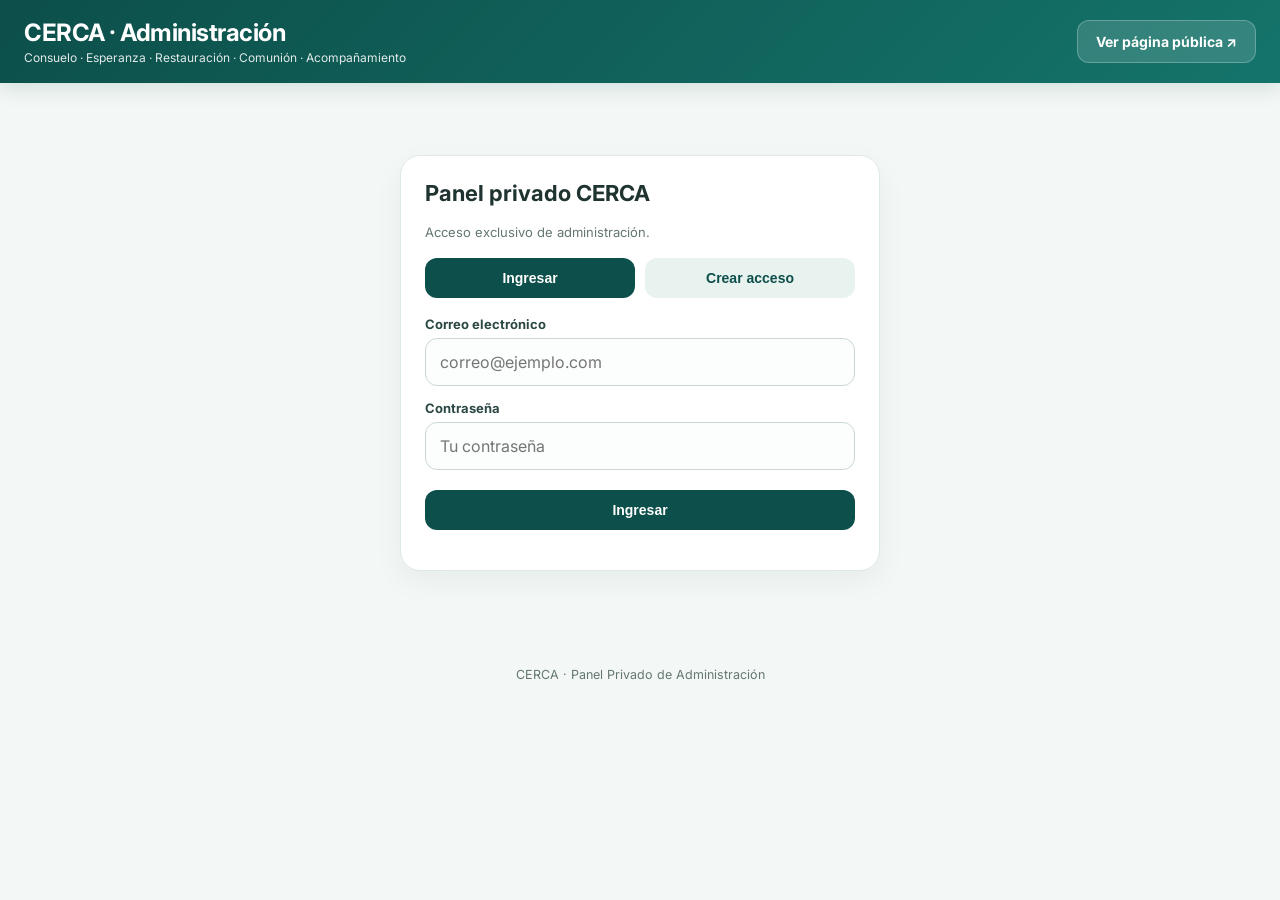
==== commit 939ccdaf: "Update admin panel content and links" ====
--- a/admin.html
+++ b/admin.html
@@ -3,6 +3,7 @@
 <head>
   <meta charset="utf-8">
   <meta name="viewport" content="width=device-width,initial-scale=1">
+  <meta name="robots" content="noindex, nofollow, noarchive">
   <title>CERCA · Panel privado</title>
   <link rel="preconnect" href="https://fonts.googleapis.com">
   <link rel="preconnect" href="https://fonts.gstatic.com" crossorigin>
@@ -174,11 +175,11 @@
 <body>
 <header>
   <div class="brand">
-    <b>CERCA</b>
+    <b>CERCA · Administración</b>
     <small>Consuelo · Esperanza · Restauración · Comunión · Acompañamiento</small>
   </div>
   <div class="header-actions">
-    <a href="index.html" class="btn ghost">← Ir al sitio público</a>
+    <a href="https://yesid1000415.github.io/CERCA/" target="_blank" rel="noopener" class="btn ghost">Ver página pública ↗</a>
     <button id="logout" class="btn gold hidden" type="button">Cerrar sesión</button>
   </div>
 </header>
@@ -187,7 +188,7 @@
   <!-- Sección de Autenticación -->
   <section id="auth" class="card auth">
     <h1 style="margin-top:0;font-size:22px">Panel privado CERCA</h1>
-    <p class="muted">Acceso exclusivo para personas autorizadas por el equipo.</p>
+    <p class="muted">Acceso exclusivo de administración.</p>
     <div class="tabs" style="margin:18px 0">
       <button id="tabLogin" class="tab active" type="button">Ingresar</button>
       <button id="tabSignup" class="tab" type="button">Crear acceso</button>
@@ -400,12 +401,14 @@
   </section>
 </div>
 
-<div class="footer">CERCA · Cerca de Dios, cerca de ti. Todos los derechos reservados.</div>
+<div class="footer">CERCA · Panel Privado de Administración</div>
 
 <script>
 const BASE = 'https://pyncovnrhiuwmipyxfae.supabase.co';
 const KEY = 'sb_publishable_N6tfAKab0Unt6pIIbnO8YA_wpw_JHbu';
-const REDIRECT = window.location.origin + window.location.pathname;
+const REDIRECT = window.location.href.startsWith('http')
+  ? window.location.origin + window.location.pathname
+  : 'https://yesid1000415.github.io/CERCA/';
 
 let session = null, staff = null, allRequests = [], notesByReq = {};
 const $ = id => document.getElementById(id);
